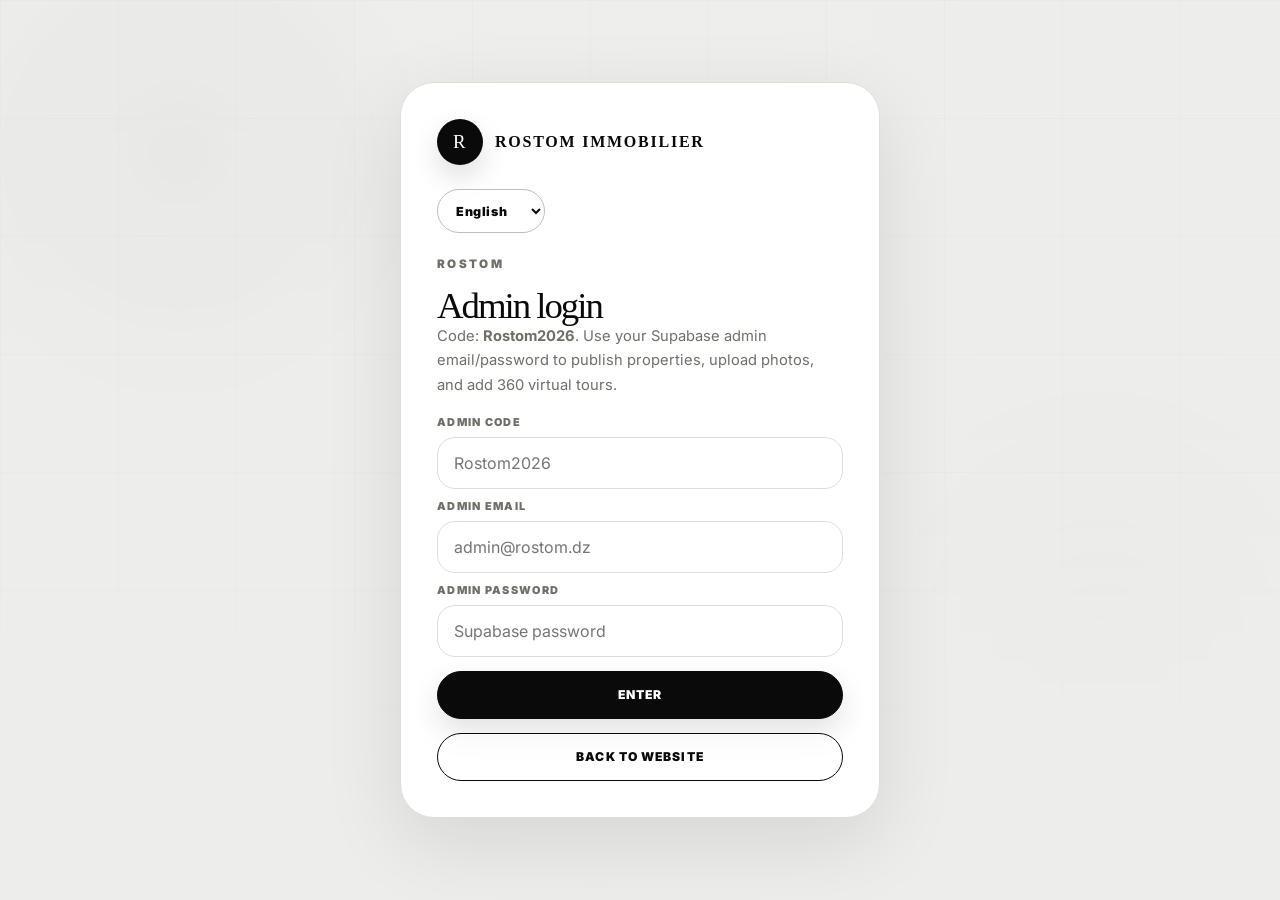
==== admin/index.html @ a5319361 "first commit" ====
<!DOCTYPE html>
<html lang="en">
<head>
  <meta charset="UTF-8">
  <meta name="viewport" content="width=device-width, initial-scale=1.0">
  <title>Admin — Rostom Immobilier</title>
  <link rel="preconnect" href="https://fonts.googleapis.com">
  <link rel="preconnect" href="https://fonts.gstatic.com" crossorigin>
  <link href="https://fonts.googleapis.com/css2?family=Inter:wght@400;500;700;800;900&display=swap" rel="stylesheet">
  <link rel="icon" href="../favicon.ico">
  <link rel="stylesheet" href="https://cdn.jsdelivr.net/npm/pannellum@2.5.6/build/pannellum.css">
  <link rel="stylesheet" href="../style.css">
</head>
<body class="admin-body">
  <section class="login-screen" id="loginScreen">
    <form class="login-box" id="loginForm">
      <a class="brand" href="../index.html"><span class="brand-mark">R</span><span>Rostom Immobilier</span></a>
      <div style="height:24px"></div>
      <select class="language-select" aria-label="Language"><option value="en">English</option><option value="fr">Français</option><option value="ar">العربية</option></select>
      <div style="height:24px"></div>
      <p class="eyebrow">Rostom</p>
      <h1 class="title" style="font-size:2.3rem" data-i18n="admin.login">Admin login</h1>
      <p class="note">Code: <strong>Rostom2026</strong>. Use your Supabase admin email/password to publish properties, upload photos, and add 360 virtual tours.</p>
      <div style="height:18px"></div>
      <div class="field"><label data-i18n="admin.code">Admin code</label><input id="adminCode" type="password" placeholder="Rostom2026"></div>
      <div style="height:10px"></div>
      <div class="field"><label>Admin email</label><input id="adminEmail" type="email" placeholder="admin@rostom.dz"></div>
      <div style="height:10px"></div>
      <div class="field"><label>Admin password</label><input id="adminPassword" type="password" placeholder="Supabase password"></div>
      <div style="height:14px"></div>
      <button class="btn" type="submit" style="width:100%" data-i18n="admin.enter">Enter</button>
      <div style="height:14px"></div>
      <a class="btn-outline" href="../index.html" style="width:100%" data-i18n="admin.back">Back to website</a>
    </form>
  </section>

  <section class="admin-shell hidden" id="adminApp">
    <aside class="admin-sidebar">
      <a class="brand" href="../index.html"><span class="brand-mark">R</span><span>Rostom Immobilier</span></a>
      <div style="height:18px"></div>
      <select class="language-select" aria-label="Language"><option value="en">English</option><option value="fr">Français</option><option value="ar">العربية</option></select>
      <ul class="admin-menu">
        <li><a class="active" href="#publish" data-i18n="admin.publish">Publish property</a></li>
        <li><a href="#list" data-i18n="admin.publications">My publications</a></li>
        <li><a href="../index.html" data-i18n="admin.viewClient">View website</a></li>
      </ul>
      <div style="margin-top:28px" class="note">Tip: normal photos can be JPG/PNG/WebP. 360 photos should be equirectangular panorama images, usually 2:1 ratio.</div>
      <div style="margin-top:18px"><button class="btn-outline" id="logoutBtn" type="button" data-i18n="admin.logout">Logout</button></div>
    </aside>

    <main class="admin-main">
      <div class="admin-top">
        <div><p class="eyebrow">Rostom</p><h1 class="title" data-i18n="admin.dashboard">Dashboard</h1></div>
        <div class="hero-cta"><button class="btn-outline" id="exportBtn" type="button" data-i18n="admin.export">Export JSON</button><label class="btn-soft" for="importFile" data-i18n="admin.import">Import JSON</label><input class="hidden" id="importFile" type="file" accept="application/json"></div>
      </div>

      <div class="stats reveal" style="margin-bottom:20px">
        <div class="stat"><strong id="adminTotal">0</strong><span data-i18n="admin.total">Publications</span></div>
        <div class="stat"><strong id="adminSale">0</strong><span data-i18n="admin.sale">Sales</span></div>
        <div class="stat"><strong id="adminRent">0</strong><span data-i18n="admin.rent">Rentals</span></div>
        <div class="stat"><strong>69</strong><span data-i18n="admin.ready">Wilayas ready</span></div><div class="stat"><strong id="adminDbStatus">...</strong><span>Database</span></div>
      </div>

      <div class="admin-grid">
        <section class="admin-card" id="publish">
          <h2 class="prop-title" id="publishTitle" data-i18n="admin.title">Publish a new property</h2>
          <p class="note" data-i18n="admin.note">All fields are optional. Empty fields are hidden from visitors.</p>
          <div style="height:18px"></div>
          <form class="admin-form" id="propertyForm">
            <div class="field"><label>Title</label><input name="title" type="text" placeholder="Modern villa in Batna"></div>
            <div class="field"><label data-i18n="search.status">Status</label><select name="status"><option value="sale" data-i18n="filter.sale">Sale</option><option value="rent" data-i18n="filter.rent">Rent</option><option value="new" data-i18n="filter.new">New project</option></select></div>
            <div class="field"><label data-i18n="filter.category">Category</label><select name="category"><option value="estates" data-i18n="cat.estates">All properties</option><option value="houses" data-i18n="cat.houses">House</option><option value="apartments" data-i18n="cat.apartments">Apartment</option><option value="villas" data-i18n="cat.villas">Villa</option><option value="land">Land</option><option value="offices">Office</option><option value="commercial">Commercial</option></select></div>
            <div class="field"><label data-i18n="search.wilaya">Wilaya</label><select name="wilaya" id="adminWilaya" data-wilayas data-wilaya-source="#adminCommuneList"><option value="">Choose wilaya</option></select></div>
            <div class="field"><label data-i18n="search.commune">Baladiya / area</label><input name="commune" list="adminCommuneList" placeholder="Batna, Bouaakal, Arris..."><datalist id="adminCommuneList"></datalist></div>
            <div class="field"><label data-i18n="detail.address">Address</label><input name="address" type="text" placeholder="Short address"></div>
            <div class="field"><label data-i18n="detail.price">Price</label><input name="price" type="number" min="0" placeholder="95000000"></div>
            <div class="field"><label>Currency</label><input name="currency" type="text" value="DZD"></div>
            <div class="field"><label data-i18n="detail.surface">Built area</label><input name="surface" type="number" min="0" placeholder="220"></div>
            <div class="field"><label data-i18n="detail.land">Land area</label><input name="landSurface" type="number" min="0" placeholder="500"></div>
            <div class="field"><label data-i18n="detail.rooms">Rooms</label><input name="rooms" type="text" placeholder="5"></div>
            <div class="field"><label data-i18n="detail.bedrooms">Bedrooms</label><input name="bedrooms" type="text" placeholder="3"></div>
            <div class="field"><label data-i18n="detail.bathrooms">Bathrooms</label><input name="bathrooms" type="text" placeholder="2"></div>
            <div class="field"><label data-i18n="detail.floor">Floor</label><input name="floor" type="text" placeholder="R+1 / 4th"></div>
            <div class="field"><label data-i18n="detail.year">Year</label><input name="yearBuilt" type="text" placeholder="2024"></div>
            <div class="field"><label data-i18n="detail.phone">Phone</label><input name="phone" type="tel" placeholder="+213..."></div>
            <div class="field full"><label>Photos</label><input id="images" name="images" type="file" accept="image/*" multiple></div>
            <div class="field full"><div id="existingImages" class="media-manager"></div></div>
            <div class="field full admin-subsection"><h3 data-i18n="admin.tourTitle">360 virtual tour</h3><p class="note" data-i18n="admin.tourNote">Optional. Upload equirectangular 360 panorama photos, then write room names line by line.</p></div>
            <div class="field full"><label data-i18n="admin.tourImages">360 panorama photos</label><input id="tourImages" name="tourImages" type="file" accept="image/*" multiple></div>
            <div class="field full"><label data-i18n="admin.tourRooms">Room names</label><textarea name="tourRooms" rows="3" data-i18n-placeholder="admin.tourRoomsPlaceholder" placeholder="Salon / Kitchen / Bedroom"></textarea></div>
            <div class="field full"><label data-i18n="admin.tourUrl">External 360 tour link</label><input name="virtualTourUrl" type="url" placeholder="https://..."></div>
            <div class="field full">
              <div class="tour-builder" id="tourBuilder">
                <div class="tour-builder-head">
                  <div>
                    <h3 data-i18n="admin.hotspotsTitle">360 rooms & hotspots builder</h3>
                    <p class="note" data-i18n="admin.hotspotsHelp">Add rooms, open a panorama, click inside it to place a hotspot, then choose the target room.</p>
                  </div>
                  <button class="btn-soft" id="addTourRoomBtn" type="button" data-i18n="admin.addRoom">Add room</button>
                </div>
                <div class="tour-room-editor-grid" id="tourRoomEditorGrid"></div>
                <div class="hotspot-editor hidden" id="hotspotEditor">
                  <div class="hotspot-editor-head">
                    <div>
                      <p class="eyebrow">360</p>
                      <h3 id="hotspotRoomTitle">Room</h3>
                      <p class="note" data-i18n="admin.clickPanorama">Click inside the 360 viewer to select the hotspot position.</p>
                    </div>
                    <button class="btn-outline" id="closeHotspotEditor" type="button" data-i18n="admin.closeEditor">Close editor</button>
                  </div>
                  <div class="hotspot-layout">
                    <div class="admin-pano-wrap"><div id="adminTourViewer" class="admin-tour-viewer"></div></div>
                    <div class="hotspot-side">
                      <div class="field"><label data-i18n="admin.hotspotLabel">Hotspot label</label><input id="hotspotLabel" type="text" placeholder="Kitchen door"></div>
                      <div class="field"><label data-i18n="admin.targetRoom">Target room</label><select id="hotspotTargetRoom"></select></div>
                      <div class="hotspot-coords"><span data-i18n="admin.selectedPoint">Selected point</span><strong id="hotspotCoords">—</strong></div>
                      <button class="btn" id="addHotspotBtn" type="button" data-i18n="admin.addHotspot">Add hotspot</button>
                      <div class="hotspot-list" id="hotspotList"></div>
                    </div>
                  </div>
                </div>
              </div>
            </div>
            <div class="field full"><label data-i18n="detail.description">Description</label><textarea name="description" rows="5" placeholder="Property description..."></textarea></div>
            <div class="field full"><label data-i18n="detail.features">Features</label><textarea name="features" rows="3" placeholder="Garage, Garden, Heating... separate with comma or new line"></textarea></div>
            <label class="field full" style="display:flex;flex-direction:row;align-items:center"><input name="featured" type="checkbox" style="width:auto"> <span data-i18n="admin.featured">Show in featured properties</span></label>
            <button class="btn-outline full hidden" id="cancelEditBtn" type="button" data-i18n="admin.cancelEdit">Cancel edit</button>
            <button class="btn full" type="submit" data-i18n="admin.submit">Publish property</button>
          </form>
        </section>

        <section class="admin-card" id="list">
          <h2 class="prop-title" data-i18n="admin.publications">My publications</h2>
          <p class="note" data-i18n="admin.listNote">Here you see only properties added from this browser.</p>
          <div style="height:18px"></div>
          <div class="admin-list" id="adminList"></div>
        </section>
      </div>
    </main>
  </section>

  <script src="https://cdn.jsdelivr.net/npm/pannellum@2.5.6/build/pannellum.js"></script><script src="../data.js"></script><script src="../i18n.js"></script><script src="../locations.js"></script><script src="../supabase-config.js"></script><script src="../supabase-api.js"></script><script src="../script.js"></script>
</body>
</html>
---- style.css ----
*,*::before,*::after{box-sizing:border-box;margin:0;padding:0}
:root{
  --bg:#f7f7f3;--paper:#fff;--paper2:#efefea;--ink:#0a0a0a;--text:#161616;--muted:#6f6f6a;--muted2:#a0a09a;--line:#deded7;--line2:#bfbfb8;--soft:#f1f1ed;--shadow:0 24px 80px rgba(0,0,0,.10);--shadow2:0 12px 36px rgba(0,0,0,.07);--radius:28px;--max:1440px;
}
html{scroll-behavior:smooth}
body{font-family:Inter,system-ui,-apple-system,Segoe UI,sans-serif;background:var(--bg);color:var(--text);overflow-x:hidden;-webkit-font-smoothing:antialiased;min-height:100vh}
body::before{content:"";position:fixed;inset:-7%;z-index:-3;pointer-events:none;background:linear-gradient(90deg,rgba(247,247,243,.98) 0%,rgba(247,247,243,.90) 47%,rgba(247,247,243,.98) 100%),url('https://images.unsplash.com/photo-1600607687939-ce8a6c25118c?w=2000&q=68') right -7vw top 7vh/42vw auto no-repeat,url('https://images.unsplash.com/photo-1600566753190-17f0baa2a6c3?w=1600&q=68') left -12vw bottom 10vh/32vw auto no-repeat,linear-gradient(180deg,#fff 0%,#f7f7f3 60%,#e9e9e3 100%);filter:grayscale(1) contrast(.88);opacity:.56;animation:bgDrift 28s ease-in-out infinite alternate}
body::after{content:"";position:fixed;inset:0;z-index:-2;pointer-events:none;background-image:linear-gradient(rgba(0,0,0,.045) 1px,transparent 1px),linear-gradient(90deg,rgba(0,0,0,.045) 1px,transparent 1px),radial-gradient(circle at 14% 17%,rgba(0,0,0,.055),transparent 22%),radial-gradient(circle at 86% 70%,rgba(0,0,0,.04),transparent 25%);background-size:118px 118px,118px 118px,100% 100%,100% 100%;opacity:.36;mask-image:linear-gradient(180deg,#000 0%,rgba(0,0,0,.85) 48%,transparent 92%);animation:gridMove 40s linear infinite}
@keyframes bgDrift{from{transform:translate3d(-12px,-8px,0) scale(1.02)}to{transform:translate3d(14px,12px,0) scale(1.055)}}
@keyframes gridMove{from{background-position:0 0,0 0,0 0,0 0}to{background-position:118px 118px,-118px 118px,0 0,0 0}}
@keyframes float{0%,100%{transform:translateY(0)}50%{transform:translateY(-12px)}}
@keyframes marquee{from{transform:translateX(0)}to{transform:translateX(-50%)}}
a{color:inherit;text-decoration:none}img{max-width:100%;display:block}button,input,select,textarea{font:inherit}.hidden{display:none!important}.container{width:min(var(--max),calc(100% - 56px));margin-inline:auto}.section{padding:112px 0}.section-alt{background:rgba(255,255,255,.46);border-top:1px solid var(--line);border-bottom:1px solid var(--line);backdrop-filter:blur(10px)}

/* Nav */
.nav{position:fixed;inset:0 0 auto 0;height:88px;z-index:50;border-bottom:1px solid transparent;transition:.25s ease}.nav.scrolled{height:74px;background:rgba(255,255,255,.86);backdrop-filter:blur(24px);border-color:var(--line);box-shadow:0 14px 40px rgba(0,0,0,.045)}.nav-inner{height:100%;display:flex;align-items:center;justify-content:space-between;gap:22px}.brand{display:flex;align-items:center;gap:12px;font-weight:900;letter-spacing:.08em;text-transform:uppercase;color:var(--ink);white-space:nowrap}.brand-mark{width:46px;height:46px;border-radius:999px;background:var(--ink);color:#fff;display:grid;place-items:center;font-family:Georgia,serif;font-weight:400;font-size:1.18rem;box-shadow:0 12px 28px rgba(0,0,0,.13)}.brand span:last-child{font-family:Georgia,serif;font-size:1rem;letter-spacing:.11em}.nav-links{display:flex;align-items:center;gap:26px;list-style:none}.nav-links a{font-size:.74rem;font-weight:900;letter-spacing:.12em;text-transform:uppercase;color:var(--muted);position:relative}.nav-links a::after{content:"";position:absolute;left:0;right:0;bottom:-8px;height:1px;background:var(--ink);transform:scaleX(0);transform-origin:left;transition:transform .25s}.nav-links a:hover,.nav-links a.active{color:var(--ink)}.nav-links a:hover::after,.nav-links a.active::after{transform:scaleX(1)}.nav-actions{display:flex;align-items:center;gap:10px}.menu-btn{display:none;background:var(--ink);color:#fff;border:0;border-radius:999px;padding:12px 16px;font-size:.76rem;font-weight:900;letter-spacing:.08em;text-transform:uppercase}.mobile-only{display:none}.language-select{height:44px;border:1px solid var(--line2);border-radius:999px;background:rgba(255,255,255,.72);padding:0 14px;color:var(--ink);font-size:.78rem;font-weight:900;letter-spacing:.05em;outline:none;cursor:pointer}

/* Buttons */
.btn,.btn-outline,.btn-soft{border:1px solid var(--ink);border-radius:999px;display:inline-flex;align-items:center;justify-content:center;gap:10px;min-height:48px;padding:0 22px;font-size:.76rem;font-weight:900;letter-spacing:.09em;text-transform:uppercase;cursor:pointer;transition:transform .22s ease,box-shadow .22s ease,background .22s ease,color .22s ease}.btn{background:var(--ink);color:#fff;box-shadow:0 12px 30px rgba(0,0,0,.12)}.btn:hover{transform:translateY(-2px);box-shadow:0 18px 42px rgba(0,0,0,.16)}.btn-outline{background:rgba(255,255,255,.56);color:var(--ink)}.btn-outline:hover,.btn-soft:hover{background:var(--ink);color:#fff;transform:translateY(-2px)}.btn-soft{background:var(--soft);color:var(--ink);border-color:var(--line)}.btn-danger:hover{background:#1a1a1a;color:#fff}

/* Type */
.eyebrow{font-size:.73rem;font-weight:900;letter-spacing:.20em;text-transform:uppercase;color:var(--muted);margin-bottom:18px}.h1{font-family:Georgia,serif;font-weight:400;color:var(--ink);font-size:clamp(4.4rem,10vw,12.8rem);line-height:.82;letter-spacing:-.08em}.h1 span{display:inline-block}.h1 em{font-style:italic;color:transparent;-webkit-text-stroke:1.4px var(--ink);opacity:.75}.title{font-family:Georgia,serif;color:var(--ink);font-size:clamp(2.3rem,4.4vw,5.5rem);font-weight:400;line-height:.95;letter-spacing:-.055em}.lead,.sub{font-size:1rem;line-height:1.85;color:var(--muted);max-width:620px}.lead{font-size:1.08rem}.section-head{display:flex;justify-content:space-between;align-items:flex-end;gap:24px;margin-bottom:36px}.breadcrumbs{font-size:.78rem;font-weight:800;letter-spacing:.08em;text-transform:uppercase;color:var(--muted);margin-bottom:28px}.breadcrumbs a{color:var(--ink)}

/* Hero */
.hero{min-height:auto;padding:132px 0 78px;display:block;position:relative}.hero-top{padding-bottom:38px}.hero-grid{display:grid;grid-template-columns:minmax(0,1.02fr) minmax(390px,.68fr);gap:46px;align-items:end}.hero-words{margin:24px 0 28px}.hero-words-wide{margin:0}.hero-words-wide .h1{display:grid;grid-template-columns:repeat(3,minmax(0,1fr));gap:14px;width:100%;font-size:clamp(4.2rem,9.3vw,10.6rem);line-height:.9}.hero-word{display:grid!important;place-items:center;min-height:clamp(120px,18vw,245px);border:1px solid var(--line2);border-radius:34px;background:rgba(255,255,255,.56);color:var(--ink);letter-spacing:-.085em;transition:background .28s ease,color .28s ease,transform .28s ease,border-color .28s ease,box-shadow .28s ease}.hero-word:hover,.hero-word:focus-visible{transform:translateY(-6px);box-shadow:var(--shadow2);border-color:var(--ink)}.hero-word-buy:hover,.hero-word-buy:focus-visible{background:var(--ink);color:#fff}.hero-word-sell:hover,.hero-word-sell:focus-visible{background:#d9d9d4;color:var(--ink)}.hero-word-rent:hover,.hero-word-rent:focus-visible{background:#b8b8b1;color:#fff}.hero-search{margin-top:34px;background:rgba(255,255,255,.70);border:1px solid var(--line);border-radius:32px;box-shadow:var(--shadow2);padding:12px;display:grid;grid-template-columns:1fr 1fr 1fr 1.25fr auto;gap:10px;backdrop-filter:blur(18px)}.field{display:flex;flex-direction:column;gap:8px}.field label{font-size:.68rem;font-weight:900;color:var(--muted);letter-spacing:.12em;text-transform:uppercase}.field input,.field select,.field textarea{width:100%;border:1px solid var(--line);border-radius:18px;background:rgba(255,255,255,.85);color:var(--ink);padding:15px 16px;outline:none;transition:border-color .2s,box-shadow .2s}.field textarea{resize:vertical}.field input:focus,.field select:focus,.field textarea:focus{border-color:var(--ink);box-shadow:0 0 0 4px rgba(0,0,0,.055)}.hero-search .btn{align-self:end;height:51px}.hero-cta{display:flex;flex-wrap:wrap;gap:12px;margin-top:26px}.hero-panel{position:relative;min-height:520px}.hero-img{height:100%;min-height:520px;overflow:hidden;border-radius:44px;background:#ddd;box-shadow:var(--shadow);clip-path:inset(0 0 0 0 round 44px)}.hero-img img{width:100%;height:100%;min-height:520px;object-fit:cover;filter:saturate(.92) contrast(1.02);transform:scale(1.02);transition:transform 1s ease,filter .35s ease}.hero-panel:hover .hero-img img{transform:scale(1.065)}.floating-card{position:absolute;left:-34px;bottom:44px;background:rgba(255,255,255,.88);backdrop-filter:blur(20px);border:1px solid var(--line);border-radius:28px;max-width:280px;padding:22px;box-shadow:var(--shadow2);animation:float 5s ease-in-out infinite}.floating-card strong{display:block;font-family:Georgia,serif;font-weight:400;font-size:2rem;color:var(--ink);letter-spacing:-.04em}.floating-card span{display:block;margin-top:8px;color:var(--muted);line-height:1.65;font-size:.9rem}.mini-info{position:absolute;right:0;top:28px;width:180px;height:180px;border-radius:50%;background:var(--ink);color:#fff;display:grid;place-items:center;text-align:center;padding:22px;font-size:.78rem;font-weight:900;letter-spacing:.1em;text-transform:uppercase;animation:float 6s ease-in-out infinite reverse}.marquee{overflow:hidden;border-top:1px solid var(--line);border-bottom:1px solid var(--line);background:rgba(255,255,255,.48)}.marquee-track{display:flex;width:max-content;animation:marquee 22s linear infinite}.marquee span{font-family:Georgia,serif;font-size:clamp(2.2rem,4vw,5rem);letter-spacing:-.05em;color:var(--ink);padding:22px 34px;white-space:nowrap}.marquee span:nth-child(even){color:transparent;-webkit-text-stroke:1px var(--ink)}

/* Stats / grids */
.stats{display:grid;grid-template-columns:repeat(4,1fr);gap:1px;background:var(--line);border:1px solid var(--line);border-radius:28px;overflow:hidden}.stat{background:rgba(255,255,255,.72);padding:34px;text-align:center}.stat strong{font-family:Georgia,serif;font-size:clamp(2rem,4vw,4.4rem);font-weight:400;letter-spacing:-.04em;color:var(--ink);display:block}.stat span{display:block;margin-top:8px;color:var(--muted);font-size:.74rem;font-weight:900;text-transform:uppercase;letter-spacing:.12em}.grid{display:grid;grid-template-columns:repeat(4,minmax(0,1fr));gap:22px}.services{display:grid;grid-template-columns:repeat(4,1fr);gap:18px}.service,.glass,.contact-card,.admin-card{background:rgba(255,255,255,.74);border:1px solid var(--line);border-radius:var(--radius);box-shadow:0 12px 42px rgba(0,0,0,.045);backdrop-filter:blur(16px)}.service{padding:30px;min-height:250px;display:flex;flex-direction:column;justify-content:space-between;transition:.25s}.service:hover{transform:translateY(-5px);box-shadow:var(--shadow2);border-color:var(--ink)}.icon{width:54px;height:54px;border-radius:50%;border:1px solid var(--ink);display:grid;place-items:center;font-size:1.2rem;margin-bottom:28px}.service h3,.prop-title{font-family:Georgia,serif;font-size:1.45rem;font-weight:400;letter-spacing:-.035em;color:var(--ink)}.service p{color:var(--muted);line-height:1.7;margin-top:12px}.split{display:grid;grid-template-columns:1fr 1fr;gap:30px;align-items:stretch}.glass{padding:42px}.check-list{list-style:none;margin-top:22px;display:grid;gap:14px}.check-list li{color:var(--muted);line-height:1.65;display:flex;gap:12px}.check-list li::before{content:"";width:7px;height:7px;border-radius:50%;background:var(--ink);margin-top:10px;flex:0 0 auto}.process-grid{display:grid;grid-template-columns:repeat(4,1fr);gap:1px;background:var(--line);border:1px solid var(--line);border-radius:34px;overflow:hidden}.process-card{background:rgba(255,255,255,.72);padding:34px;min-height:230px}.process-card small{font-weight:900;letter-spacing:.15em;color:var(--muted)}.process-card h3{font-family:Georgia,serif;font-size:1.55rem;font-weight:400;margin:34px 0 12px;color:var(--ink);letter-spacing:-.035em}.process-card p{color:var(--muted);line-height:1.65}

/* Property Cards */
.property-card{position:relative;border:1px solid var(--line);border-radius:30px;overflow:hidden;background:rgba(255,255,255,.78);box-shadow:0 10px 34px rgba(0,0,0,.05);transition:transform .32s cubic-bezier(.2,.8,.2,1),box-shadow .32s,border-color .32s;isolation:isolate}.property-card::before{content:"";position:absolute;inset:0;background:radial-gradient(420px circle at var(--mx,50%) var(--my,20%),rgba(0,0,0,.085),transparent 40%);opacity:0;transition:opacity .28s;z-index:-1}.property-card:hover{transform:translateY(-8px);box-shadow:0 26px 70px rgba(0,0,0,.12);border-color:rgba(0,0,0,.48)}.property-card:active{transform:translateY(-3px) scale(.995)}.property-card:hover::before{opacity:1}.prop-media{display:block;aspect-ratio:1/1.08;overflow:hidden;position:relative;background:#e3e3df}.prop-media::after{content:"";position:absolute;inset:0;background:linear-gradient(180deg,transparent 55%,rgba(0,0,0,.35));opacity:.45;transition:.3s}.prop-media img{width:100%;height:100%;object-fit:cover;filter:saturate(.96) contrast(1.03);transform:scale(1.02);transition:transform .75s cubic-bezier(.2,.8,.2,1),filter .4s}.property-card:hover .prop-media img{transform:scale(1.075);filter:saturate(1.08) contrast(1.04)}.badge{position:absolute;left:18px;top:18px;z-index:2;border-radius:999px;background:rgba(255,255,255,.92);color:var(--ink);border:1px solid rgba(255,255,255,.5);padding:8px 12px;font-size:.67rem;font-weight:900;letter-spacing:.1em;text-transform:uppercase}.badge.rent{background:var(--ink);color:#fff}.badge.new{background:#555;color:#fff}.explore-dot{position:absolute;right:16px;bottom:16px;z-index:2;width:auto;height:auto;border-radius:999px;display:grid;place-items:center;text-align:center;background:rgba(255,255,255,.92);color:var(--ink);font-size:.66rem;font-weight:900;letter-spacing:.08em;text-transform:uppercase;padding:10px 13px;transform:translateY(0);opacity:1;transition:.32s;box-shadow:0 12px 26px rgba(0,0,0,.12)}.property-card:hover .explore-dot{background:var(--ink);color:#fff;transform:translateY(-4px)}.prop-body{padding:22px}.prop-topline{display:flex;justify-content:space-between;gap:12px;color:var(--muted);font-size:.67rem;font-weight:900;letter-spacing:.09em;text-transform:uppercase;margin-bottom:18px}.property-card .prop-title{font-size:1.6rem;line-height:1.05}.location{color:var(--muted);font-size:.9rem;line-height:1.55;margin-top:8px}.price{font-size:1.05rem;font-weight:900;color:var(--ink);margin-top:18px;letter-spacing:-.02em}.meta{display:flex;flex-wrap:wrap;gap:8px;margin-top:18px}.meta span{background:var(--soft);border:1px solid var(--line);border-radius:999px;padding:8px 10px;color:var(--muted);font-size:.75rem;font-weight:800}.no-img{width:100%;height:100%;background:linear-gradient(135deg,#e6e6e0,#f7f7f2)}.empty{grid-column:1/-1;padding:40px;border:1px dashed var(--line2);border-radius:24px;text-align:center;color:var(--muted);background:rgba(255,255,255,.6)}

/* Pages / filters / details */
.page-hero{padding:150px 0 70px;border-bottom:1px solid var(--line);background:rgba(255,255,255,.38)}.filters-panel{display:grid;grid-template-columns:1.2fr .9fr .9fr .9fr .9fr;gap:12px;margin-bottom:28px;padding:14px;background:rgba(255,255,255,.72);border:1px solid var(--line);border-radius:30px;box-shadow:var(--shadow2);backdrop-filter:blur(16px)}.chips{display:flex;gap:8px;align-items:end;height:51px}.chip{border:1px solid var(--line);background:var(--paper);border-radius:999px;padding:11px 13px;cursor:pointer;font-size:.72rem;font-weight:900;text-transform:uppercase;color:var(--muted)}.chip.active,.chip:hover{background:var(--ink);color:#fff}.detail-grid{display:grid;grid-template-columns:minmax(0,1.25fr) minmax(360px,.55fr);gap:28px;align-items:start}.detail-image{border-radius:38px;overflow:hidden;background:#ddd;min-height:620px;box-shadow:var(--shadow)}.detail-image img{width:100%;height:100%;min-height:620px;object-fit:cover;filter:saturate(.94) contrast(1.02)}.gallery{display:grid;grid-template-columns:repeat(4,1fr);gap:12px;margin-top:14px}.gallery img{height:150px;width:100%;object-fit:cover;border-radius:20px;filter:saturate(.92) contrast(1.02)}.info-block{margin-top:18px}.detail-side{position:sticky;top:96px;padding:36px}.detail-price{font-size:1.5rem;margin-top:20px}.detail-location{margin-top:10px}.detail-list{display:grid;gap:10px;margin:26px 0}.detail-item{display:flex;justify-content:space-between;gap:18px;border-bottom:1px solid var(--line);padding:12px 0}.detail-item small{color:var(--muted);font-size:.74rem;font-weight:900;text-transform:uppercase;letter-spacing:.08em}.detail-item strong{text-align:end;color:var(--ink)}.contact-grid{display:grid;grid-template-columns:.8fr 1.2fr;gap:22px}.contact-card{padding:34px}.form-grid{display:grid;grid-template-columns:1fr 1fr;gap:14px}.full{grid-column:1/-1}

/* Footer */
.footer{border-top:1px solid var(--line);padding:38px 0;background:rgba(255,255,255,.65)}.footer-grid{display:grid;grid-template-columns:1fr auto 1fr;gap:20px;align-items:center}.footer-links{display:flex;gap:22px;justify-content:center}.footer-links a{font-size:.72rem;font-weight:900;letter-spacing:.1em;text-transform:uppercase;color:var(--muted)}.footer-links a:hover{color:var(--ink)}.footer-grid span:last-child{text-align:end;color:var(--muted);font-size:.84rem}.footer-text{color:var(--muted);font-size:.84rem}

/* Admin */
.admin-body{background:#f4f4f0}.login-screen{min-height:100svh;display:grid;place-items:center;padding:30px}.login-box{width:min(480px,100%);background:#fff;border:1px solid var(--line);border-radius:34px;box-shadow:var(--shadow);padding:36px}.admin-shell{display:grid;grid-template-columns:320px 1fr;min-height:100svh}.admin-sidebar{background:#fff;border-right:1px solid var(--line);padding:28px;position:sticky;top:0;height:100svh}.admin-menu{list-style:none;margin-top:36px;display:grid;gap:10px}.admin-menu a{display:block;border:1px solid var(--line);border-radius:18px;padding:14px 16px;color:var(--muted);font-weight:900}.admin-menu a.active,.admin-menu a:hover{background:var(--ink);color:#fff}.note{color:var(--muted);line-height:1.65;font-size:.92rem}.admin-main{padding:30px}.admin-top{display:flex;align-items:flex-start;justify-content:space-between;gap:20px;margin-bottom:22px}.admin-grid{display:grid;grid-template-columns:1.15fr .85fr;gap:22px}.admin-card{padding:28px}.admin-form{display:grid;grid-template-columns:repeat(2,1fr);gap:14px}.admin-list{display:grid;gap:12px}.mini-prop{display:grid;grid-template-columns:72px 1fr auto;gap:12px;align-items:center;border:1px solid var(--line);border-radius:18px;padding:10px;background:#fff}.mini-prop img{width:72px;height:62px;object-fit:cover;border-radius:14px;background:#ddd;filter:saturate(.9) contrast(1.02)}.mini-prop small{display:block;color:var(--muted);margin-top:4px}.toast{position:fixed;left:50%;bottom:24px;transform:translateX(-50%);background:var(--ink);color:#fff;border-radius:999px;padding:14px 20px;z-index:100;font-weight:800;box-shadow:var(--shadow2)}

/* Animation helpers */
.reveal{opacity:0;transform:translateY(24px);transition:opacity .65s ease,transform .65s ease}.reveal.visible{opacity:1;transform:translateY(0)}

/* RTL */
.is-rtl{font-family:Inter,Tahoma,Arial,sans-serif}.is-rtl .h1,.is-rtl .title,.is-rtl .prop-title,.is-rtl .brand span:last-child,.is-rtl .stat strong,.is-rtl .service h3,.is-rtl .floating-card strong{letter-spacing:-.03em}.is-rtl .nav-links a::after{transform-origin:right}.is-rtl .detail-item strong{text-align:left}.is-rtl .footer-grid span:last-child{text-align:left}.is-rtl .check-list li::before{margin-left:0}

/* Responsive */
@media(max-width:1280px){.grid{grid-template-columns:repeat(3,1fr)}.hero-search,.filters-panel{grid-template-columns:repeat(2,1fr)}.hero-search .btn{grid-column:1/-1}.filters-panel .field:last-child{grid-column:1/-1}.services,.process-grid{grid-template-columns:repeat(2,1fr)}.hero-grid{grid-template-columns:1fr .7fr}.hero-panel,.hero-img,.hero-img img{min-height:440px}}
@media(max-width:980px){.container{width:min(100% - 34px,var(--max))}.nav{height:76px}.nav-inner{gap:12px}.menu-btn{display:inline-flex}.nav-actions{display:none}.mobile-only{display:block}.nav-links{position:fixed;left:17px;right:17px;top:84px;display:grid;gap:0;background:rgba(255,255,255,.96);border:1px solid var(--line);border-radius:28px;padding:16px;box-shadow:var(--shadow);transform:translateY(-12px);opacity:0;pointer-events:none;transition:.22s;backdrop-filter:blur(20px)}.nav-links.open{opacity:1;transform:translateY(0);pointer-events:auto}.nav-links li{border-bottom:1px solid var(--line)}.nav-links li:last-child{border-bottom:0}.nav-links a{display:block;padding:16px 4px}.mobile-lang{padding:14px 0}.mobile-lang .language-select{width:100%;height:48px}.hero{padding-top:116px}.hero-grid{grid-template-columns:1fr;gap:34px}.hero-panel,.hero-img,.hero-img img{min-height:440px}.floating-card{left:18px;bottom:18px}.mini-info{right:18px;top:18px;width:142px;height:142px}.stats{grid-template-columns:repeat(2,1fr)}.grid{grid-template-columns:repeat(2,1fr)}.split,.detail-grid,.contact-grid,.admin-grid{grid-template-columns:1fr}.detail-side{position:static}.detail-image,.detail-image img{min-height:430px}.footer-grid{grid-template-columns:1fr;text-align:center}.footer-grid .brand{justify-content:center}.footer-grid span:last-child{text-align:center}.admin-shell{grid-template-columns:1fr}.admin-sidebar{position:static;height:auto;border-right:0;border-bottom:1px solid var(--line)}.admin-form{grid-template-columns:1fr}}
@media(max-width:620px){body::before{background:linear-gradient(rgba(247,247,243,.96),rgba(247,247,243,.94)),url('https://images.unsplash.com/photo-1600607687939-ce8a6c25118c?w=1200&q=65') center top/130vw auto no-repeat}.section{padding:72px 0}.page-hero{padding:118px 0 54px}.brand span:last-child{font-size:.82rem}.brand-mark{width:40px;height:40px}.h1{font-size:clamp(4rem,22vw,7rem);line-height:.84}.lead,.sub{font-size:.95rem}.hero-search,.filters-panel{grid-template-columns:1fr;border-radius:24px}.hero-panel,.hero-img,.hero-img img{min-height:360px;border-radius:30px}.mini-info{display:none}.floating-card{max-width:240px;border-radius:22px}.grid,.services,.process-grid,.stats{grid-template-columns:1fr}.section-head{align-items:flex-start;flex-direction:column}.property-card{border-radius:24px}.prop-media{aspect-ratio:1.1/1}.explore-dot{width:72px;height:72px}.prop-body{padding:18px}.filters-panel{padding:12px}.detail-image,.detail-image img{min-height:330px;border-radius:28px}.gallery{grid-template-columns:repeat(2,1fr)}.form-grid{grid-template-columns:1fr}.admin-main{padding:18px}.admin-top{flex-direction:column}.mini-prop{grid-template-columns:58px 1fr}.mini-prop .btn-soft{grid-column:1/-1}.toast{left:18px;right:18px;transform:none;text-align:center;border-radius:18px}.marquee span{padding:18px 22px}}
@media(prefers-reduced-motion:reduce){*{animation:none!important;transition:none!important;scroll-behavior:auto!important}}


/* v4 improvements: full-width top actions + phone-friendly property cards */
.prop-media img{will-change:transform}.property-card{will-change:transform}.property-card::after{content:"";position:absolute;inset:0;pointer-events:none;background:linear-gradient(120deg,transparent 0%,rgba(255,255,255,.28) 35%,transparent 70%);transform:translateX(-120%);transition:transform .75s ease}.property-card:hover::after{transform:translateX(120%)}
@media(max-width:980px){.hero-words-wide .h1{grid-template-columns:1fr;gap:10px;font-size:clamp(4.3rem,18vw,8rem)}.hero-word{min-height:118px;border-radius:26px}.hero-top{padding-bottom:28px}}
@media(max-width:620px){.hero{padding-top:104px}.hero-words-wide .h1{font-size:clamp(3.5rem,18vw,5.6rem)}.hero-word{min-height:92px;border-radius:22px}.hero-panel .hero-img img{filter:saturate(.95) contrast(1.02)}.property-card:hover{transform:none}.property-card::after{display:none}.explore-dot{font-size:.62rem;padding:9px 11px}}

/* v5 — 360 virtual tours + Supabase Storage uploads */
.tour-pill{position:absolute;right:16px;top:16px;z-index:3;border-radius:999px;background:rgba(17,17,17,.92);color:#fff;border:1px solid rgba(255,255,255,.22);padding:8px 12px;font-size:.64rem;font-weight:900;letter-spacing:.08em;text-transform:uppercase;box-shadow:0 14px 30px rgba(0,0,0,.16)}
.tour-panel{padding:28px;margin-top:18px;overflow:hidden}.tour-head{display:flex;justify-content:space-between;align-items:flex-start;gap:18px;margin-bottom:18px}.tour-head .sub{margin-top:8px;margin-bottom:0}.tour-shell{position:relative;border-radius:28px;min-height:420px;background:linear-gradient(135deg,#e7e7e1,#fafaf6);border:1px solid var(--line);overflow:hidden;display:grid;place-items:center}.tour-shell::before{content:"360";position:absolute;font-size:clamp(5rem,14vw,13rem);font-weight:900;letter-spacing:-.1em;color:rgba(0,0,0,.045);z-index:0}.tour-start{position:relative;z-index:2}.tour-viewer{position:absolute;inset:0;z-index:1;background:#111}.tour-viewer img{width:100%;height:100%;object-fit:cover}.tour-tabs{display:flex;flex-wrap:wrap;gap:10px;margin-top:14px}.tour-room{border:1px solid var(--line);background:#fff;border-radius:999px;padding:11px 14px;cursor:pointer;font-weight:900;color:var(--muted);transition:.22s}.tour-room.active,.tour-room:hover{background:var(--ink);color:#fff;transform:translateY(-2px)}.admin-subsection{border-top:1px solid var(--line);padding-top:18px;margin-top:4px}.admin-subsection h3{font-size:1.05rem;letter-spacing:-.02em}.admin-tour-mini{display:inline-flex!important;margin-top:7px;padding:5px 8px;border-radius:999px;background:#111;color:#fff!important;font-size:.67rem}.admin-form button[disabled]{opacity:.65;cursor:wait}.pnlm-container{background:#111!important}
@media(max-width:620px){.tour-pill{left:14px;right:auto;top:auto;bottom:14px}.tour-panel{padding:20px;border-radius:24px}.tour-head{display:grid}.tour-shell{min-height:300px;border-radius:22px}.tour-tabs{overflow-x:auto;flex-wrap:nowrap;padding-bottom:4px}.tour-room{white-space:nowrap}.tour-head .btn-outline{width:100%;text-align:center}.admin-subsection{padding-top:14px}}

/* v6 — edit mode, 360 hotspots builder, property gallery lightbox */
.detail-main-photo{cursor:zoom-in;position:relative}.detail-main-photo::after{content:"Open";position:absolute;right:18px;bottom:18px;background:rgba(0,0,0,.78);color:#fff;border:1px solid rgba(255,255,255,.25);border-radius:999px;padding:10px 14px;font-size:.66rem;font-weight:900;letter-spacing:.1em;text-transform:uppercase;opacity:0;transform:translateY(8px);transition:.22s}.detail-main-photo:hover::after{opacity:1;transform:translateY(0)}.empty-photo{display:grid;place-items:center}.gallery-thumb{border:0;background:transparent;padding:0;cursor:pointer;border-radius:22px;overflow:hidden;position:relative}.gallery-thumb img{transition:transform .28s ease,filter .28s ease}.gallery-thumb:hover img,.gallery-thumb.active img{transform:scale(1.045);filter:saturate(1.05) contrast(1.04)}.gallery-thumb.active{outline:3px solid var(--ink);outline-offset:3px}.lightbox{position:fixed;inset:0;z-index:500;background:rgba(0,0,0,.94);display:grid;place-items:center;padding:24px}.lightbox-img{max-width:min(1200px,92vw);max-height:86svh;object-fit:contain;border-radius:22px;box-shadow:0 24px 90px rgba(0,0,0,.55)}.lightbox-close,.lightbox-nav{position:absolute;border:1px solid rgba(255,255,255,.24);background:rgba(255,255,255,.1);color:#fff;border-radius:999px;cursor:pointer;display:grid;place-items:center;backdrop-filter:blur(18px);transition:.2s}.lightbox-close{top:24px;right:24px;width:48px;height:48px;font-size:2rem}.lightbox-nav{top:50%;transform:translateY(-50%);width:58px;height:58px;font-size:3rem;line-height:1}.lightbox-prev{left:24px}.lightbox-next{right:24px}.lightbox-close:hover,.lightbox-nav:hover{background:#fff;color:#111}.lightbox-count{position:absolute;bottom:24px;left:50%;transform:translateX(-50%);color:#fff;background:rgba(255,255,255,.12);border:1px solid rgba(255,255,255,.2);border-radius:999px;padding:10px 15px;font-size:.78rem;font-weight:900}
.mini-actions{display:flex;gap:8px;align-items:center;justify-content:flex-end}.mini-actions .btn-soft{min-height:38px;padding:0 14px;font-size:.68rem}.media-manager:empty{display:none}.mini-label{font-size:.7rem;font-weight:900;letter-spacing:.12em;text-transform:uppercase;color:var(--muted);margin-bottom:10px}.media-chips{display:flex;gap:10px;flex-wrap:wrap}.media-chip{position:relative;width:96px;height:74px;border-radius:18px;overflow:hidden;background:#ddd;border:1px solid var(--line)}.media-chip img{width:100%;height:100%;object-fit:cover}.media-chip button{position:absolute;top:6px;right:6px;width:26px;height:26px;border:0;border-radius:50%;background:rgba(0,0,0,.8);color:#fff;cursor:pointer;font-weight:900}.tour-builder{border:1px solid var(--line);background:rgba(255,255,255,.72);border-radius:30px;padding:22px;box-shadow:var(--shadow2)}.tour-builder-head{display:flex;justify-content:space-between;align-items:flex-start;gap:18px;margin-bottom:18px}.tour-builder-head h3,.hotspot-editor-head h3{font-size:1.25rem;letter-spacing:-.03em}.tour-room-editor-grid{display:grid;grid-template-columns:repeat(3,minmax(0,1fr));gap:14px}.tour-edit-card{border:1px solid var(--line);background:#fff;border-radius:24px;padding:12px;display:grid;gap:12px;transition:.22s}.tour-edit-card.active,.tour-edit-card:hover{border-color:var(--ink);box-shadow:0 14px 32px rgba(0,0,0,.08);transform:translateY(-2px)}.tour-edit-card>img{width:100%;height:135px;object-fit:cover;border-radius:18px;background:#ddd}.tour-edit-actions{display:flex;gap:8px;flex-wrap:wrap}.tour-edit-actions .btn-soft{min-height:38px;padding:0 13px;font-size:.66rem}.tour-edit-card small{color:var(--muted);font-weight:800}.hotspot-editor{margin-top:18px;border:1px solid var(--line2);border-radius:28px;background:#fff;padding:18px}.hotspot-editor-head{display:flex;justify-content:space-between;align-items:flex-start;gap:16px;margin-bottom:16px}.hotspot-layout{display:grid;grid-template-columns:minmax(0,1fr) 320px;gap:16px}.admin-pano-wrap{border-radius:24px;overflow:hidden;border:1px solid var(--line);background:#111;min-height:520px}.admin-tour-viewer{width:100%;height:520px;background:#111}.admin-tour-viewer img{width:100%;height:100%;object-fit:cover}.hotspot-side{display:grid;gap:12px;align-content:start}.hotspot-coords{display:flex;justify-content:space-between;gap:10px;border:1px solid var(--line);border-radius:18px;padding:14px;background:var(--soft);color:var(--muted);font-weight:900}.hotspot-coords strong{color:var(--ink)}.hotspot-list{display:grid;gap:8px}.hotspot-row{display:flex;align-items:center;justify-content:space-between;gap:10px;border:1px solid var(--line);border-radius:16px;padding:10px 12px;background:#fff}.hotspot-row span{font-weight:900;color:var(--ink)}.hotspot-row small{display:block;color:var(--muted);font-weight:700;margin-top:3px}.hotspot-row button{width:32px;height:32px;border:0;border-radius:50%;background:var(--ink);color:#fff;cursor:pointer}.empty.small{padding:14px;border-radius:16px}.pnlm-hotspot-base.room-hotspot{width:42px!important;height:42px!important;margin-left:-21px!important;margin-top:-21px!important;border-radius:50%!important;background:rgba(255,255,255,.94)!important;border:1px solid rgba(255,255,255,.9)!important;box-shadow:0 12px 34px rgba(0,0,0,.34)!important;background-image:none!important;display:grid!important;place-items:center!important;cursor:pointer}.pnlm-hotspot-base.room-hotspot::before{content:'';width:22px;height:22px;background:var(--ink);-webkit-mask:url("data:image/svg+xml,%3Csvg xmlns='http://www.w3.org/2000/svg' viewBox='0 0 24 24'%3E%3Cpath d='M4 21V3h10v2H6v14h8v2H4Zm10.5-2.5V5.5L20 7v10l-5.5 1.5Zm1.8-6a1 1 0 1 0 0-2 1 1 0 0 0 0 2Z'/%3E%3C/svg%3E") center/contain no-repeat;mask:url("data:image/svg+xml,%3Csvg xmlns='http://www.w3.org/2000/svg' viewBox='0 0 24 24'%3E%3Cpath d='M4 21V3h10v2H6v14h8v2H4Zm10.5-2.5V5.5L20 7v10l-5.5 1.5Zm1.8-6a1 1 0 1 0 0-2 1 1 0 0 0 0 2Z'/%3E%3C/svg%3E") center/contain no-repeat}.pnlm-hotspot-base.room-hotspot:hover{background:#fff!important;box-shadow:0 12px 34px rgba(0,0,0,.34)!important}.room-hotspot-label{position:absolute;left:50%;bottom:50px;transform:translateX(-50%) translateY(6px);background:rgba(17,17,17,.92);color:#fff;border-radius:999px;padding:8px 12px;font-size:12px;font-weight:900;line-height:1;white-space:nowrap;opacity:0;pointer-events:none;transition:opacity .18s ease,transform .18s ease}.pnlm-hotspot-base.room-hotspot:hover .room-hotspot-label,.pnlm-hotspot-base.room-hotspot:focus-visible .room-hotspot-label{opacity:1;transform:translateX(-50%) translateY(0)}
@media(max-width:1100px){.tour-room-editor-grid{grid-template-columns:repeat(2,minmax(0,1fr))}.hotspot-layout{grid-template-columns:1fr}.admin-pano-wrap,.admin-tour-viewer{min-height:430px;height:430px}}
@media(max-width:620px){.detail-main-photo::after{opacity:1;transform:none;font-size:.58rem}.gallery{grid-template-columns:repeat(3,1fr)}.gallery-thumb img{height:94px;border-radius:16px}.lightbox{padding:12px}.lightbox-img{max-width:96vw;max-height:78svh;border-radius:16px}.lightbox-close{top:12px;right:12px}.lightbox-nav{width:46px;height:46px;font-size:2.3rem}.lightbox-prev{left:12px}.lightbox-next{right:12px}.mini-actions{grid-column:1/-1;justify-content:stretch}.mini-actions .btn-soft{flex:1}.media-chip{width:78px;height:62px}.tour-builder{padding:16px;border-radius:24px}.tour-builder-head,.hotspot-editor-head{display:grid}.tour-room-editor-grid{grid-template-columns:1fr}.hotspot-layout{gap:12px}.admin-pano-wrap,.admin-tour-viewer{min-height:310px;height:310px}.hotspot-side{grid-template-columns:1fr}.hotspot-row{align-items:flex-start}.tour-edit-card>img{height:155px}}


/* Speed fix: tiny placeholder while the 360 viewer library loads only after click */
.tour-loading{height:100%;min-height:320px;display:flex;align-items:center;justify-content:center;font-size:12px;font-weight:900;letter-spacing:.12em;text-transform:uppercase;color:var(--muted);background:#f6f6f6;border-radius:inherit}


/* Small responsive loading screen */
.page-loader{position:fixed;inset:0;z-index:9999;display:grid;place-items:center;background:rgba(247,247,243,.96);backdrop-filter:blur(6px);transition:opacity .22s ease,visibility .22s ease}
.page-loader.is-hidden{opacity:0;visibility:hidden;pointer-events:none}
.page-loader-inner{width:72px;height:72px;border-radius:50%;display:grid;place-items:center;background:rgba(255,255,255,.72);border:1px solid var(--line);box-shadow:0 14px 42px rgba(0,0,0,.08)}
.loader-spinner{width:34px;height:34px;border-radius:50%;border:3px solid var(--line);border-top-color:var(--ink);animation:loaderSpin .72s linear infinite}
@keyframes loaderSpin{to{transform:rotate(360deg)}}
@media(max-width:620px){.page-loader-inner{width:58px;height:58px}.loader-spinner{width:28px;height:28px;border-width:3px}}


/* Fast loader update: never blocks the website for long */
.detail-loading{min-height:45vh;display:grid;place-items:center;border:1px solid var(--line);background:rgba(255,255,255,.68);border-radius:var(--radius);box-shadow:var(--shadow2)}
.detail-loading .loader-spinner{width:30px;height:30px}
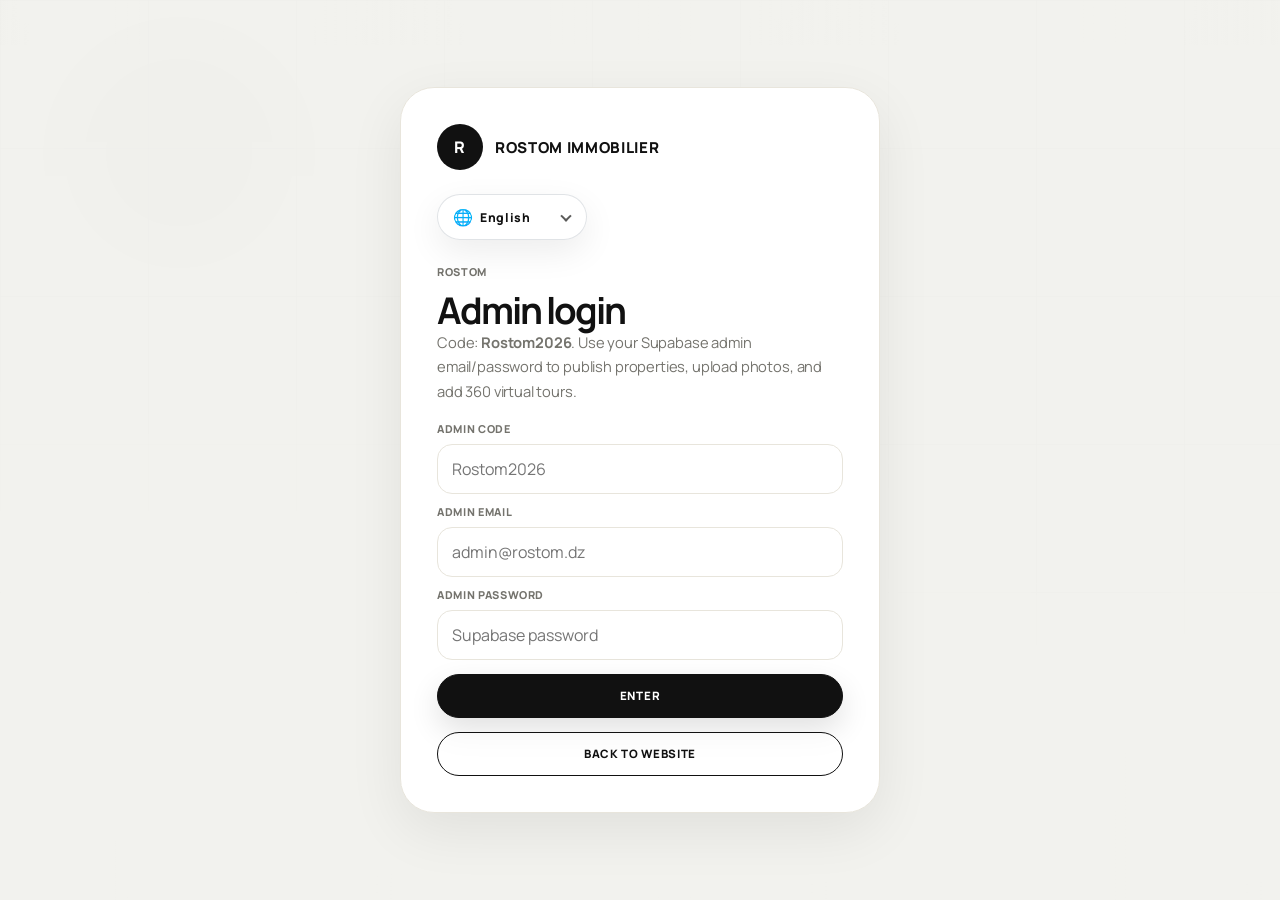
==== commit 66a42b9c: "Describe what you updated or changed here" ====
--- a/admin/index.html
+++ b/admin/index.html
@@ -16,7 +16,7 @@
     <form class="login-box" id="loginForm">
       <a class="brand" href="../index.html"><span class="brand-mark">R</span><span>Rostom Immobilier</span></a>
       <div style="height:24px"></div>
-      <select class="language-select" aria-label="Language"><option value="en">English</option><option value="fr">Français</option><option value="ar">العربية</option></select>
+      <label class="language-switcher"><span class="language-globe" aria-hidden="true">🌐</span><select class="language-select" aria-label="Language" data-i18n-aria-label="nav.lang"><option value="en">English</option><option value="fr">Français</option><option value="ar">العربية</option></select></label>
       <div style="height:24px"></div>
       <p class="eyebrow">Rostom</p>
       <h1 class="title" style="font-size:2.3rem" data-i18n="admin.login">Admin login</h1>
@@ -38,7 +38,7 @@
     <aside class="admin-sidebar">
       <a class="brand" href="../index.html"><span class="brand-mark">R</span><span>Rostom Immobilier</span></a>
       <div style="height:18px"></div>
-      <select class="language-select" aria-label="Language"><option value="en">English</option><option value="fr">Français</option><option value="ar">العربية</option></select>
+      <label class="language-switcher"><span class="language-globe" aria-hidden="true">🌐</span><select class="language-select" aria-label="Language" data-i18n-aria-label="nav.lang"><option value="en">English</option><option value="fr">Français</option><option value="ar">العربية</option></select></label>
       <ul class="admin-menu">
         <li><a class="active" href="#publish" data-i18n="admin.publish">Publish property</a></li>
         <li><a href="#list" data-i18n="admin.publications">My publications</a></li>
@@ -58,7 +58,7 @@
         <div class="stat"><strong id="adminTotal">0</strong><span data-i18n="admin.total">Publications</span></div>
         <div class="stat"><strong id="adminSale">0</strong><span data-i18n="admin.sale">Sales</span></div>
         <div class="stat"><strong id="adminRent">0</strong><span data-i18n="admin.rent">Rentals</span></div>
-        <div class="stat"><strong>69</strong><span data-i18n="admin.ready">Wilayas ready</span></div><div class="stat"><strong id="adminDbStatus">...</strong><span>Database</span></div>
+        <div class="stat"><strong>69</strong><span data-i18n="admin.ready">Wilayas ready</span></div><div class="stat"><strong id="adminDbStatus">...</strong><span data-i18n="admin.database">Database</span></div>
       </div>
 
       <div class="admin-grid">
@@ -69,7 +69,7 @@
           <form class="admin-form" id="propertyForm">
             <div class="field"><label>Title</label><input name="title" type="text" placeholder="Modern villa in Batna"></div>
             <div class="field"><label data-i18n="search.status">Status</label><select name="status"><option value="sale" data-i18n="filter.sale">Sale</option><option value="rent" data-i18n="filter.rent">Rent</option><option value="new" data-i18n="filter.new">New project</option></select></div>
-            <div class="field"><label data-i18n="filter.category">Category</label><select name="category"><option value="estates" data-i18n="cat.estates">All properties</option><option value="houses" data-i18n="cat.houses">House</option><option value="apartments" data-i18n="cat.apartments">Apartment</option><option value="villas" data-i18n="cat.villas">Villa</option><option value="land">Land</option><option value="offices">Office</option><option value="commercial">Commercial</option></select></div>
+            <div class="field"><label data-i18n="filter.category">Category</label><select name="category"><option value="estates" data-i18n="cat.estates">All properties</option><option value="houses" data-i18n="cat.houses">House</option><option value="apartments" data-i18n="cat.apartments">Apartment</option><option value="villas" data-i18n="cat.villas">Villa</option><option value="land" data-i18n="cat.land">Land</option><option value="offices" data-i18n="cat.offices">Office</option><option value="commercial" data-i18n="cat.commercial">Commercial</option></select></div>
             <div class="field"><label data-i18n="search.wilaya">Wilaya</label><select name="wilaya" id="adminWilaya" data-wilayas data-wilaya-source="#adminCommuneList"><option value="">Choose wilaya</option></select></div>
             <div class="field"><label data-i18n="search.commune">Baladiya / area</label><input name="commune" list="adminCommuneList" placeholder="Batna, Bouaakal, Arris..."><datalist id="adminCommuneList"></datalist></div>
             <div class="field"><label data-i18n="detail.address">Address</label><input name="address" type="text" placeholder="Short address"></div>
@@ -124,6 +124,8 @@
             <div class="field full"><label data-i18n="detail.description">Description</label><textarea name="description" rows="5" placeholder="Property description..."></textarea></div>
             <div class="field full"><label data-i18n="detail.features">Features</label><textarea name="features" rows="3" placeholder="Garage, Garden, Heating... separate with comma or new line"></textarea></div>
             <label class="field full" style="display:flex;flex-direction:row;align-items:center"><input name="featured" type="checkbox" style="width:auto"> <span data-i18n="admin.featured">Show in featured properties</span></label>
+            <label class="field full admin-check-row"><input name="heroFeatured" type="checkbox" style="width:auto"> <span data-i18n="admin.heroFeatured">Show in homepage top slider</span></label>
+            <div class="field"><label data-i18n="admin.heroOrder">Top slider order (1–8)</label><input name="heroOrder" type="number" min="1" max="8" placeholder="1"></div>
             <button class="btn-outline full hidden" id="cancelEditBtn" type="button" data-i18n="admin.cancelEdit">Cancel edit</button>
             <button class="btn full" type="submit" data-i18n="admin.submit">Publish property</button>
           </form>
--- a/style.css
+++ b/style.css
@@ -1,3 +1,4 @@
+@import url('https://fonts.googleapis.com/css2?family=Manrope:wght@400;500;600;700;800&display=swap');
 *,*::before,*::after{box-sizing:border-box;margin:0;padding:0}
 :root{
   --bg:#f7f7f3;--paper:#fff;--paper2:#efefea;--ink:#0a0a0a;--text:#161616;--muted:#6f6f6a;--muted2:#a0a09a;--line:#deded7;--line2:#bfbfb8;--soft:#f1f1ed;--shadow:0 24px 80px rgba(0,0,0,.10);--shadow2:0 12px 36px rgba(0,0,0,.07);--radius:28px;--max:1440px;
@@ -85,3 +86,786 @@
 /* Fast loader update: never blocks the website for long */
 .detail-loading{min-height:45vh;display:grid;place-items:center;border:1px solid var(--line);background:rgba(255,255,255,.68);border-radius:var(--radius);box-shadow:var(--shadow2)}
 .detail-loading .loader-spinner{width:30px;height:30px}
+
+/* v7 — homepage full-screen dynamic property slider */
+.home-page .nav:not(.scrolled) .brand,
+.home-page .nav:not(.scrolled) .nav-links a{color:#fff;text-shadow:0 2px 18px rgba(0,0,0,.35)}
+.home-page .nav:not(.scrolled) .brand-mark{background:#fff;color:var(--ink);box-shadow:0 12px 36px rgba(0,0,0,.22)}
+.home-page .nav:not(.scrolled) .language-select,
+.home-page .nav:not(.scrolled) .btn-outline{background:rgba(255,255,255,.12);border-color:rgba(255,255,255,.35);color:#fff}
+.home-page .nav:not(.scrolled) .btn{background:#fff;color:var(--ink);border-color:#fff}.home-page .nav:not(.scrolled) .menu-btn{background:#fff;color:var(--ink)}
+.home-showcase{position:relative;height:100svh;min-height:720px;overflow:hidden;background:#09141d;color:#fff}.home-showcase::after{content:"";position:absolute;inset:0;z-index:1;background:linear-gradient(90deg,rgba(4,10,16,.78) 0%,rgba(4,10,16,.38) 45%,rgba(4,10,16,.55) 100%),linear-gradient(180deg,rgba(0,0,0,.25) 0%,rgba(0,0,0,.08) 44%,rgba(0,0,0,.58) 100%);pointer-events:none}.home-slider{height:100%;display:flex;transition:transform .78s cubic-bezier(.22,.74,.24,1);will-change:transform}.home-slide{position:relative;min-width:100%;height:100%;background-position:center;background-size:cover;display:flex;align-items:center}.home-slide::before{content:"";position:absolute;inset:0;background:inherit;background-size:cover;background-position:center;transform:scale(1.04);transition:transform 6s ease,filter .6s ease;filter:saturate(.9) contrast(1.04)}.home-slide.active::before{transform:scale(1.095)}.home-slide-content{position:relative;z-index:2;padding-top:110px;padding-bottom:160px}.hero-property-card{display:block;max-width:1040px;color:#fff}.hero-status{font-size:.8rem;font-weight:900;letter-spacing:.16em;text-transform:uppercase;color:#edc869;margin-bottom:18px}.hero-property-card h1{font-family:Inter,system-ui,sans-serif;font-size:clamp(2.8rem,5vw,5.8rem);font-weight:900;line-height:1.15;letter-spacing:-.055em;max-width:1120px;text-shadow:0 18px 44px rgba(0,0,0,.32)}.hero-specs{display:flex;align-items:center;gap:18px;flex-wrap:wrap;margin-top:24px}.hero-specs>span{display:inline-flex;align-items:center;gap:9px;color:#fff;font-size:1rem;font-weight:800}.hero-specs svg,.hero-place svg,.prop-location-line svg,.icon-meta svg{width:21px;height:21px;fill:currentColor;flex:0 0 auto}.hero-specs>span+span{position:relative;padding-left:18px}.hero-specs>span+span::before{content:"";position:absolute;left:0;top:50%;width:1px;height:22px;transform:translateY(-50%);background:rgba(255,255,255,.55)}.hero-place{display:flex;align-items:center;gap:10px;margin-top:22px;font-size:1rem;font-weight:800;color:#fff}.hero-price{margin-top:22px;color:#edc869;font-size:1.65rem;font-weight:900}.hero-nav{position:absolute;z-index:3;top:50%;transform:translateY(-50%);width:62px;height:62px;border:0;background:transparent;color:#fff;font-size:5.3rem;line-height:.5;display:grid;place-items:center;cursor:pointer;text-shadow:0 10px 28px rgba(0,0,0,.34);transition:transform .25s ease,opacity .25s ease}.hero-nav:hover{transform:translateY(-50%) scale(1.08)}.hero-prev{left:34px}.hero-next{right:34px}.hero-dots-wrap{position:absolute;left:50%;bottom:132px;z-index:4;transform:translateX(-50%);display:flex;justify-content:center;pointer-events:none}.hero-dots{display:flex;gap:9px;align-items:center;pointer-events:auto}.hero-dot{width:10px;height:10px;border-radius:999px;border:1px solid rgba(255,255,255,.7);background:rgba(255,255,255,.25);cursor:pointer;transition:.25s}.hero-dot.active{width:34px;background:#edc869;border-color:#edc869}.hero-search-wrap{position:absolute;left:50%;bottom:-50px;z-index:5;transform:translateX(-50%)}.home-search-bar{display:grid;grid-template-columns:1.35fr .85fr .8fr .8fr .78fr 1fr;gap:0;align-items:center;background:#06213b;border:1px solid rgba(255,255,255,.07);border-radius:24px;padding:22px 22px 22px 24px;box-shadow:0 28px 70px rgba(0,0,0,.22);color:#fff}.hero-filter{display:grid;gap:10px;padding:0 22px;border-right:1px solid rgba(255,255,255,.35)}.hero-filter:first-child{padding-left:0}.hero-filter label{font-size:.78rem;font-weight:900;color:#edc869;letter-spacing:.02em}.filter-control{display:flex;align-items:center;gap:10px}.hero-filter input,.hero-filter select{width:100%;border:0;outline:none;background:transparent;color:#fff;font-size:1rem;font-weight:800;padding:0;min-height:30px}.hero-filter select option{color:#111}.filter-icon{font-size:1.4rem;line-height:1;color:#fff;opacity:.95}.hero-search-btn{height:58px;border-radius:16px;border-color:#edc869;background:#edc869;color:#05182a;font-size:.93rem;letter-spacing:0;text-transform:none;box-shadow:none}.hero-search-btn:hover{box-shadow:0 16px 36px rgba(237,200,105,.25)}.must-see-section{padding-top:130px}.section-head.centered{justify-content:center;text-align:center;position:relative}.section-head.centered .btn-outline{position:absolute;right:0;bottom:5px}.section-head.centered .sub{margin-inline:auto;max-width:820px;color:var(--ink);font-weight:500}.section-head.centered .title{font-family:Inter,system-ui,sans-serif;font-weight:900;letter-spacing:-.045em}.prop-location-line{display:flex;align-items:center;gap:8px;color:#fff;font-size:1rem;font-weight:800;position:relative;z-index:2}.property-card .prop-location-line{color:var(--muted);font-weight:800;font-size:.88rem}.icon-meta{gap:10px}.icon-meta span{display:inline-flex;align-items:center;gap:6px;background:transparent;border:0;border-radius:0;padding:0;color:var(--ink);font-size:.9rem;font-weight:900}.icon-meta span+span{padding-left:10px;border-left:1px solid var(--line2)}.icon-meta svg{width:20px;height:20px}.property-card .badge{max-width:calc(100% - 36px);white-space:normal;line-height:1.2}.admin-check-row{display:flex!important;flex-direction:row!important;align-items:center;gap:10px;border:1px solid var(--line);border-radius:18px;padding:14px 16px;background:rgba(255,255,255,.68)}.hero-mini{background:#edc869!important;color:#111!important}
+@media(max-width:1200px){.home-search-bar{grid-template-columns:1fr 1fr 1fr;gap:14px}.hero-filter{border-right:0;border-bottom:1px solid rgba(255,255,255,.18);padding:0 0 12px}.hero-search-btn{grid-column:1/-1}.hero-dots-wrap{bottom:220px}.hero-search-wrap{bottom:24px}.home-showcase{min-height:820px}.home-slide-content{padding-bottom:260px}.section-head.centered .btn-outline{position:static;margin-top:18px}}
+@media(max-width:760px){.home-showcase{height:auto;min-height:88svh}.home-slide-content{padding-top:126px;padding-bottom:320px}.hero-property-card h1{font-size:clamp(2rem,11vw,3.7rem);line-height:1.12}.hero-status{font-size:.68rem}.hero-specs{gap:12px;margin-top:18px}.hero-specs>span{font-size:.9rem}.hero-place{font-size:.9rem}.hero-price{font-size:1.25rem}.hero-nav{width:44px;height:44px;font-size:4rem;top:44%}.hero-prev{left:12px}.hero-next{right:12px}.hero-dots-wrap{bottom:306px}.hero-search-wrap{width:calc(100% - 24px);bottom:18px}.home-search-bar{grid-template-columns:1fr;border-radius:22px;padding:18px;gap:10px}.hero-filter{padding:0 0 10px}.hero-filter label{font-size:.7rem}.hero-filter input,.hero-filter select{font-size:.92rem}.hero-search-btn{height:52px}.must-see-section{padding-top:74px}.prop-topline{font-size:.6rem}.property-card .prop-title{font-size:1.38rem}.icon-meta span{font-size:.82rem}.home-page .nav:not(.scrolled) .nav-links{background:rgba(5,16,27,.95)}}
+
+/* v7 card overlay polish */
+.property-card{background:#111;min-height:0}.property-card .prop-media{aspect-ratio:1/1.05}.property-card .prop-media::after{opacity:1;background:linear-gradient(180deg,rgba(0,0,0,0) 26%,rgba(0,0,0,.78) 100%)}.property-card .prop-body{position:absolute;left:0;right:0;bottom:0;z-index:3;padding:22px 24px;color:#fff;pointer-events:none}.property-card .prop-topline{display:none}.property-card .prop-title,.property-card .price,.property-card .prop-location-line,.property-card .icon-meta span{color:#fff}.property-card .price{color:#edc869;margin-top:8px}.property-card .icon-meta{margin-top:14px;color:#fff}.property-card .icon-meta span+span{border-left-color:rgba(255,255,255,.55)}.property-card .location{margin-top:10px}.property-card .badge,.property-card .tour-pill,.property-card .explore-dot{pointer-events:auto}.property-card .badge{background:rgba(255,255,255,.9);color:#111}.property-card .badge.rent{background:rgba(6,33,59,.92);color:#fff}.property-card .badge.new{background:rgba(237,200,105,.94);color:#111}.property-card:hover .prop-body{transform:translateY(-2px);transition:transform .28s ease}
+@media(max-width:620px){.property-card .prop-media{aspect-ratio:.96/1}.property-card .prop-body{padding:18px}.property-card .icon-meta{gap:8px}.property-card .icon-meta span+span{padding-left:8px}.property-card .badge{font-size:.58rem}}
+
+/* v8 — fixes requested: white search, cleaner hero, styled language dropdown, mobile search below slider */
+.language-select{
+  appearance:none;-webkit-appearance:none;
+  min-width:116px;
+  height:46px;
+  border:1px solid var(--line2);
+  border-radius:999px;
+  background-color:rgba(255,255,255,.92);
+  background-image:linear-gradient(45deg,transparent 50%,currentColor 50%),linear-gradient(135deg,currentColor 50%,transparent 50%);
+  background-position:calc(100% - 20px) 50%,calc(100% - 15px) 50%;
+  background-size:5px 5px,5px 5px;
+  background-repeat:no-repeat;
+  padding:0 38px 0 16px;
+  color:var(--ink);
+  box-shadow:0 10px 28px rgba(0,0,0,.055);
+}
+.language-select:focus{border-color:var(--ink);box-shadow:0 0 0 4px rgba(0,0,0,.06),0 10px 28px rgba(0,0,0,.055)}
+.home-page .nav:not(.scrolled) .language-select{background-color:rgba(255,255,255,.92);border-color:rgba(255,255,255,.78);color:var(--ink)}
+
+.home-showcase{overflow:hidden;background:#fff;color:#fff}
+.home-showcase::after{display:none}
+.home-slider{width:100%;height:100%;overflow:hidden;display:flex}
+.home-slide{flex:0 0 100%;min-width:100%;width:100%;overflow:hidden;align-items:center}
+.home-slide::before{z-index:0}
+.home-slide::after{content:"";position:absolute;inset:0;z-index:1;background:linear-gradient(90deg,rgba(0,0,0,.74) 0%,rgba(0,0,0,.45) 42%,rgba(0,0,0,.34) 100%),linear-gradient(180deg,rgba(0,0,0,.15) 0%,rgba(0,0,0,.10) 45%,rgba(0,0,0,.56) 100%);pointer-events:none}
+.home-slide-content{z-index:2;height:100%;display:flex;align-items:center;padding-top:104px;padding-bottom:188px}
+.hero-property-card,.hero-property-card *{position:relative;color:#fff!important;z-index:2}
+.hero-property-card{max-width:min(980px,calc(100% - 92px));text-shadow:0 15px 45px rgba(0,0,0,.58)}
+.hero-status,.hero-price{color:#edc869!important;text-shadow:0 12px 32px rgba(0,0,0,.55)}
+.hero-property-card h1{color:#fff!important;text-shadow:0 18px 54px rgba(0,0,0,.68)}
+.hero-specs>span,.hero-place{color:#fff!important;text-shadow:0 10px 30px rgba(0,0,0,.60)}
+.hero-nav{z-index:6}.hero-dots-wrap{z-index:7;bottom:118px}
+.hero-search-wrap{bottom:26px;z-index:8;width:min(var(--max),calc(100% - 56px))}
+.home-search-bar{background:rgba(255,255,255,.96);border:1px solid rgba(0,0,0,.08);box-shadow:0 24px 70px rgba(0,0,0,.18);color:var(--ink)}
+.hero-filter{border-right:1px solid var(--line);color:var(--ink)}
+.hero-filter label{color:var(--muted);text-transform:none;letter-spacing:.02em}
+.hero-filter input,.hero-filter select{color:var(--ink);background:transparent}
+.hero-filter input::placeholder{color:var(--muted2)}
+.filter-icon{color:var(--ink);opacity:.62}
+.hero-search-btn{background:#edc869;border-color:#edc869;color:#0a0a0a}
+.must-see-section{padding-top:112px;background:rgba(255,255,255,.84);border-top:0}
+
+@media(max-width:1200px){
+  .home-search-bar{grid-template-columns:1fr 1fr 1fr;gap:14px}
+  .hero-filter{border-right:0;border-bottom:1px solid var(--line);padding:0 0 12px}
+  .hero-search-btn{grid-column:1/-1}
+  .hero-dots-wrap{bottom:196px}
+  .home-slide-content{padding-bottom:260px}
+}
+@media(max-width:760px){
+  .home-showcase{height:auto;min-height:0;overflow:visible;background:#fff;padding-bottom:18px}
+  .home-slider{height:72svh;min-height:520px;max-height:720px;overflow:hidden}
+  .home-slide{height:100%}
+  .home-slide-content{height:100%;padding-top:112px;padding-bottom:92px;align-items:flex-end}
+  .hero-property-card{max-width:calc(100% - 38px)}
+  .hero-property-card h1{font-size:clamp(2rem,10vw,3.35rem);line-height:1.12}
+  .hero-nav{top:36svh;z-index:9}.hero-prev{left:10px}.hero-next{right:10px}
+  .hero-dots-wrap{left:0;right:0;top:calc(72svh - 54px);bottom:auto;transform:none;width:100%;justify-content:center}
+  .hero-search-wrap{position:relative;left:auto;bottom:auto;transform:none;width:calc(100% - 24px);margin:16px auto 0;z-index:10}
+  .home-search-bar{grid-template-columns:1fr;border-radius:22px;padding:18px;gap:10px;background:#fff;color:var(--ink)}
+  .hero-filter{padding:0 0 10px;border-bottom:1px solid var(--line)}
+  .hero-filter:last-of-type{border-bottom:0}
+  .hero-filter label{font-size:.7rem;color:var(--muted)}
+  .hero-filter input,.hero-filter select{font-size:.92rem;color:var(--ink)}
+  .hero-search-btn{height:52px}
+  .must-see-section{padding-top:58px}
+  .home-page .nav:not(.scrolled) .nav-links{background:rgba(255,255,255,.97)}
+  .home-page .nav:not(.scrolled) .nav-links a{color:var(--ink);text-shadow:none}
+}
+/* v8.1 — keep dots above the white search bar on desktop */
+.hero-dots-wrap{bottom:154px}
+@media(max-width:1200px){.hero-dots-wrap{bottom:220px}}
+@media(max-width:760px){.hero-dots-wrap{top:calc(72svh - 54px);bottom:auto}}
+/* v8.2 — remove the added dark-blue rent badge color */
+.property-card .badge.rent{background:rgba(255,255,255,.9);color:#111}
+
+/* v10 — clean responsive rebuild: minimal look, bigger cards, safe mobile property detail */
+:root{
+  --bg:#fbfaf7;
+  --paper:#ffffff;
+  --paper2:#f5f3ee;
+  --ink:#111111;
+  --text:#1c1c1a;
+  --muted:#74736d;
+  --muted2:#aaa79f;
+  --line:#e8e5dc;
+  --line2:#d7d2c6;
+  --soft:#f7f5ef;
+  --shadow:0 18px 55px rgba(0,0,0,.075);
+  --shadow2:0 10px 32px rgba(0,0,0,.055);
+}
+html,body{max-width:100%;overflow-x:hidden}
+body{font-family:Manrope,Inter,system-ui,-apple-system,Segoe UI,sans-serif;background:var(--bg);letter-spacing:-.01em}
+body::before{opacity:.18;filter:grayscale(1) contrast(.86);background-size:34vw auto,28vw auto,auto;background-position:right -9vw top 12vh,left -13vw bottom 12vh,center}
+body::after{opacity:.12;background-size:148px 148px,148px 148px,100% 100%,100% 100%}
+.container{width:min(var(--max),calc(100% - 64px))}
+.section{padding:92px 0}.section-alt{background:rgba(255,255,255,.62)}
+
+/* Minimal typography */
+.brand span:last-child,.h1,.title,.marquee span,.floating-card strong{font-family:Manrope,Inter,system-ui,sans-serif!important}
+.brand{font-weight:800;letter-spacing:.035em}.brand span:last-child{font-size:.94rem;font-weight:800;letter-spacing:.045em}.brand-mark{font-family:Manrope,Inter,system-ui,sans-serif;font-size:1rem;font-weight:800;box-shadow:none}
+.nav-links a,.btn,.btn-outline,.btn-soft,.eyebrow,.field label,.breadcrumbs,.badge,.chip{letter-spacing:.06em}.nav-links a{font-size:.72rem;font-weight:800}.btn,.btn-outline,.btn-soft{font-size:.72rem;font-weight:800;min-height:44px;padding:0 18px}.eyebrow{font-size:.68rem;font-weight:800;margin-bottom:12px}.title{font-size:clamp(2rem,3.45vw,4rem);line-height:1.06;font-weight:700;letter-spacing:-.055em;overflow-wrap:anywhere}.lead,.sub{font-size:.96rem;line-height:1.72}.section-head{margin-bottom:30px}.page-hero{padding:132px 0 54px;background:rgba(255,255,255,.58)}
+
+/* Nav must always stay above the homepage slider on phone */
+.nav{z-index:1000}.menu-btn{position:relative;z-index:1002}.nav-links{z-index:1001}.home-page .nav:not(.scrolled) .brand,.home-page .nav:not(.scrolled) .nav-links a{color:#fff;text-shadow:0 8px 24px rgba(0,0,0,.32)}.home-page .nav:not(.scrolled) .menu-btn{background:#fff;color:#111}.home-page .nav:not(.scrolled) .btn{background:#fff;color:#111;border-color:#fff}
+
+/* Homepage top slider: responsive without covering the mobile menu */
+.home-showcase{height:100svh;min-height:680px;overflow:hidden;background:#fff;color:#fff}.home-slider{overflow:visible!important;height:100%;display:flex}.home-slide{flex:0 0 100%;min-width:100%;width:100%;height:100%;overflow:hidden;background-color:#111;background-position:center;background-size:cover;background-repeat:no-repeat}.home-slide::before{background-image:inherit;background-position:inherit;background-size:inherit;background-repeat:no-repeat;z-index:0}.home-slide::after{background:linear-gradient(90deg,rgba(0,0,0,.62) 0%,rgba(0,0,0,.36) 42%,rgba(0,0,0,.26) 100%),linear-gradient(180deg,rgba(0,0,0,.20),rgba(0,0,0,.50));z-index:1}.home-slide-content{height:100%;position:relative;z-index:2;display:flex;align-items:center;padding-top:112px;padding-bottom:178px}.hero-property-card{max-width:min(900px,calc(100% - 120px));text-shadow:0 12px 38px rgba(0,0,0,.45)}.hero-property-card h1{font-family:Manrope,Inter,system-ui,sans-serif!important;font-size:clamp(2.35rem,4.2vw,4.9rem);font-weight:800;line-height:1.12;letter-spacing:-.06em;overflow-wrap:anywhere}.hero-status{font-size:.72rem;font-weight:800;letter-spacing:.10em}.hero-specs{gap:14px;margin-top:18px}.hero-specs>span,.hero-place{font-size:.92rem;font-weight:700}.hero-price{font-size:1.35rem}.hero-nav{z-index:6}.hero-dots-wrap{z-index:7}.hero-search-wrap{z-index:8}.home-search-bar{background:rgba(255,255,255,.97);border-color:rgba(0,0,0,.07);box-shadow:0 20px 60px rgba(0,0,0,.14);border-radius:22px}.hero-filter label{font-size:.66rem;font-weight:800}.hero-filter input,.hero-filter select{font-size:.91rem;font-weight:700}.filter-icon{font-size:1.1rem}.hero-search-btn{font-weight:800}
+
+/* Bigger, cleaner property cards: photo first, title/details below */
+.grid{grid-template-columns:repeat(auto-fit,minmax(min(100%,390px),1fr));gap:30px}.must-see-section .grid{grid-template-columns:repeat(auto-fit,minmax(min(100%,405px),1fr));gap:32px}.property-card{display:flex!important;flex-direction:column!important;min-width:0;background:rgba(255,255,255,.94)!important;color:var(--ink)!important;border:1px solid var(--line)!important;border-radius:28px!important;overflow:hidden!important;box-shadow:0 10px 30px rgba(0,0,0,.055)!important;isolation:isolate}.property-card:hover{transform:translateY(-5px);box-shadow:0 22px 56px rgba(0,0,0,.10)!important}.property-card::before{display:none}.property-card::after{display:none!important}.property-card .prop-media{display:block;position:relative;aspect-ratio:1.22/1!important;min-height:300px;overflow:hidden;background:#ece9e1;border-radius:0!important}.property-card .prop-media::after{background:linear-gradient(180deg,rgba(0,0,0,.10),rgba(0,0,0,.04))!important;opacity:1!important}.property-card .prop-media img{width:100%;height:100%;object-fit:cover}.property-card .prop-body{position:static!important;inset:auto!important;z-index:2;padding:22px 24px 24px!important;background:#fff!important;color:var(--ink)!important;pointer-events:auto!important;transform:none!important;min-width:0}.property-card .prop-topline{display:flex!important;margin-bottom:10px;font-size:.62rem;color:var(--muted)!important}.property-card .prop-title{font-family:Manrope,Inter,system-ui,sans-serif!important;color:var(--ink)!important;font-size:clamp(1.22rem,1.45vw,1.55rem)!important;font-weight:700!important;line-height:1.25!important;letter-spacing:-.035em!important;margin:0!important;overflow:hidden;display:-webkit-box;-webkit-line-clamp:2;-webkit-box-orient:vertical;overflow-wrap:anywhere;word-break:normal}.property-card .prop-location-line,.property-card .location{color:var(--muted)!important;font-size:.9rem!important;font-weight:600!important;line-height:1.45;margin-top:12px;min-width:0;overflow-wrap:anywhere}.property-card .prop-location-line span{min-width:0;overflow:hidden;text-overflow:ellipsis;white-space:nowrap}.property-card .price{color:var(--ink)!important;font-size:1.05rem!important;font-weight:800!important;margin-top:14px}.property-card .icon-meta{gap:11px;margin-top:16px!important}.property-card .icon-meta span{color:var(--ink)!important;font-size:.86rem!important;font-weight:700!important}.property-card .icon-meta span+span{border-left-color:var(--line2)!important}.property-card .badge{left:16px;top:16px;max-width:calc(100% - 32px);background:rgba(255,255,255,.92)!important;color:#111!important;border:1px solid rgba(0,0,0,.06);font-size:.61rem;font-weight:800;line-height:1.2;white-space:normal}.property-card .tour-pill{top:54px;left:16px;right:auto;background:rgba(255,255,255,.92);color:#111;border-color:rgba(0,0,0,.08)}.property-card .explore-dot{right:16px;bottom:16px;background:rgba(255,255,255,.94);color:#111;font-size:.61rem;font-weight:800;box-shadow:0 10px 22px rgba(0,0,0,.10)}
+
+/* Listing filters on property pages */
+.filters-panel{grid-template-columns:repeat(5,minmax(0,1fr));gap:12px;border-radius:26px;background:rgba(255,255,255,.88);box-shadow:0 10px 35px rgba(0,0,0,.05)}.field input,.field select,.field textarea{border-radius:15px;padding:13px 14px;min-width:0}.chips{flex-wrap:wrap;height:auto;align-items:center}.chip{font-size:.66rem;padding:10px 12px}
+
+/* Property detail page: desktop grid, mobile order = photos → details → content → 360 */
+.detail-grid-v10{display:grid;grid-template-columns:minmax(0,1.15fr) minmax(340px,.50fr);gap:28px;align-items:start}.detail-media-col,.detail-info-col,.detail-tour-col{grid-column:1;min-width:0}.detail-media-col{grid-row:1}.detail-info-col{grid-row:2}.detail-tour-col{grid-row:3}.detail-grid-v10 .detail-side{grid-column:2;grid-row:1 / span 3;min-width:0}.detail-image{min-height:0;aspect-ratio:1.38/1;border-radius:30px;box-shadow:0 14px 44px rgba(0,0,0,.09);background:#ebe8e0}.detail-image img{height:100%;min-height:0;object-fit:cover}.detail-side{padding:30px;border-radius:28px}.detail-side .title{font-size:clamp(1.7rem,2.6vw,3.05rem);line-height:1.12;font-weight:750;overflow-wrap:anywhere;word-break:normal}.detail-price{font-size:1.28rem}.detail-list{gap:6px;margin:22px 0}.detail-item{align-items:flex-start;min-width:0}.detail-item strong{max-width:62%;overflow-wrap:anywhere;word-break:break-word}.info-block{padding:28px;border-radius:28px}.info-block .prop-title,.tour-panel .prop-title{font-family:Manrope,Inter,system-ui,sans-serif!important;color:var(--ink);font-size:1.55rem;font-weight:750;line-height:1.22;overflow-wrap:anywhere}.gallery{display:flex;gap:12px;overflow-x:auto;scroll-snap-type:x proximity;padding-bottom:4px}.gallery-thumb{flex:0 0 154px;border:0;background:transparent;padding:0;cursor:pointer;scroll-snap-align:start}.gallery-thumb img,.gallery img{height:112px;width:100%;object-fit:cover;border-radius:18px}.gallery-thumb.active img{outline:3px solid var(--ink);outline-offset:2px}.tour-panel{padding:28px;border-radius:28px;margin-top:0}.tour-head{gap:16px}.tour-shell{min-height:390px;border-radius:24px}.tour-tabs{gap:8px}.tour-room{font-size:.82rem;padding:10px 13px}
+
+@media(max-width:1200px){
+  .grid,.must-see-section .grid{grid-template-columns:repeat(auto-fit,minmax(min(100%,340px),1fr))}.property-card .prop-media{min-height:270px}.home-search-bar{grid-template-columns:1fr 1fr 1fr}.hero-filter{border-right:0;border-bottom:1px solid var(--line);padding:0 0 12px}.hero-search-btn{grid-column:1/-1}.home-slide-content{padding-bottom:255px}.hero-dots-wrap{bottom:218px}
+}
+@media(max-width:980px){
+  .container{width:min(100% - 34px,var(--max))}.nav{height:72px;background:rgba(255,255,255,.92);backdrop-filter:blur(18px);border-bottom:1px solid var(--line)}.home-page .nav:not(.scrolled) .brand,.home-page .nav:not(.scrolled) .nav-links a{color:var(--ink);text-shadow:none}.home-page .nav:not(.scrolled) .nav-links{background:rgba(255,255,255,.98);z-index:1001}.brand span:last-child{font-size:.78rem}.brand-mark{width:38px;height:38px}.menu-btn{display:inline-flex;min-height:40px;padding:0 14px;font-size:.68rem}.nav-inner{gap:8px}.nav-actions{display:none}.nav-links{top:82px}.section{padding:72px 0}.page-hero{padding:112px 0 44px}.filters-panel{grid-template-columns:1fr 1fr}.detail-grid-v10{display:flex!important;flex-direction:column!important;gap:18px}.detail-media-col{order:1;width:100%}.detail-grid-v10 .detail-side{order:2;width:100%;position:static!important}.detail-info-col{order:3;width:100%}.detail-tour-col{order:4;width:100%}.detail-side{padding:24px}.detail-side .title{font-size:clamp(1.55rem,7vw,2.45rem)}.detail-image{aspect-ratio:1.2/1;border-radius:24px}.tour-head{display:grid}.tour-shell{min-height:330px}.contact-grid,.split,.admin-grid{grid-template-columns:1fr}
+}
+@media(max-width:760px){
+  body::before,body::after{opacity:.08}.container{width:calc(100% - 24px)}.section{padding:58px 0}.title{font-size:clamp(1.9rem,9vw,3rem)}.lead,.sub{font-size:.91rem}.home-showcase{height:auto;min-height:0;overflow:hidden;background:#fff;padding-bottom:16px}.home-slider{height:64svh!important;min-height:430px;max-height:610px;overflow:visible!important}.home-slide{height:100%;overflow:hidden}.home-slide-content{height:100%;align-items:flex-end;padding-top:88px;padding-bottom:70px}.hero-property-card{max-width:calc(100% - 34px)}.hero-property-card h1{font-size:clamp(1.55rem,8.4vw,2.55rem)!important;line-height:1.14!important;letter-spacing:-.045em}.hero-status{font-size:.62rem;margin-bottom:10px}.hero-specs{gap:8px;margin-top:12px}.hero-specs>span{font-size:.76rem}.hero-specs svg,.hero-place svg,.prop-location-line svg,.icon-meta svg{width:17px;height:17px}.hero-specs>span+span{padding-left:8px}.hero-place{font-size:.78rem;margin-top:12px}.hero-price{font-size:1.02rem;margin-top:12px}.hero-nav{width:40px;height:40px;font-size:3.1rem;top:33svh;z-index:8}.hero-prev{left:8px}.hero-next{right:8px}.hero-dots-wrap{top:calc(64svh - 44px);bottom:auto;left:0;right:0;width:100%;transform:none;justify-content:center}.hero-dot{width:8px;height:8px}.hero-dot.active{width:26px}.hero-search-wrap{position:relative!important;left:auto!important;bottom:auto!important;transform:none!important;width:calc(100% - 24px)!important;margin:14px auto 0!important;z-index:10}.home-search-bar{grid-template-columns:1fr!important;border-radius:20px;padding:14px;gap:8px;box-shadow:0 12px 34px rgba(0,0,0,.10)}.hero-filter{padding:0 0 10px}.hero-filter:first-child{padding-left:0}.hero-filter label{font-size:.62rem}.hero-filter input,.hero-filter select{font-size:.88rem;min-height:28px}.hero-search-btn{height:48px;border-radius:14px}.must-see-section{padding-top:46px}.section-head.centered{text-align:left;align-items:flex-start}.section-head.centered .btn-outline{position:static}.grid,.must-see-section .grid{grid-template-columns:1fr!important;gap:22px}.property-card{border-radius:24px!important}.property-card .prop-media{aspect-ratio:1.10/1!important;min-height:260px}.property-card .prop-body{padding:18px 18px 20px!important}.property-card .prop-title{font-size:1.24rem!important;line-height:1.26!important}.property-card .prop-location-line span{white-space:normal}.property-card .price{font-size:1rem!important}.property-card .icon-meta{gap:9px}.property-card .icon-meta span{font-size:.78rem!important}.property-card .icon-meta span+span{padding-left:9px}.filters-panel{grid-template-columns:1fr!important;border-radius:22px;padding:12px;gap:10px;margin-bottom:22px}.chips{justify-content:stretch}.chip{flex:1;text-align:center}.detail-image{aspect-ratio:1/0.82;border-radius:22px}.gallery{margin-top:10px}.gallery-thumb{flex-basis:118px}.gallery-thumb img,.gallery img{height:82px;border-radius:14px}.detail-side{border-radius:22px;padding:20px}.detail-list{margin:18px 0}.detail-item{display:grid;grid-template-columns:1fr;gap:5px;padding:10px 0}.detail-item strong{max-width:100%;text-align:left}.hero-cta{display:grid;grid-template-columns:1fr;gap:10px}.hero-cta .btn,.hero-cta .btn-outline{width:100%}.info-block{padding:20px;border-radius:22px}.info-block .prop-title,.tour-panel .prop-title{font-size:1.25rem}.tour-panel{padding:20px;border-radius:22px}.tour-shell{min-height:280px;border-radius:18px}.tour-tabs{overflow-x:auto;flex-wrap:nowrap;padding-bottom:4px}.tour-room{white-space:nowrap;font-size:.76rem;padding:9px 12px}.lightbox-img{max-width:96vw;max-height:75svh}.lightbox-nav{width:42px;height:42px;font-size:2rem}.lightbox-close{width:42px;height:42px;font-size:1.7rem}.footer{padding:42px 0}
+}
+@media(max-width:380px){.brand span:last-child{max-width:160px;overflow:hidden;text-overflow:ellipsis}.property-card .prop-media{min-height:235px}.hero-property-card h1{font-size:1.45rem!important}.home-slider{min-height:400px}.detail-side{padding:18px}}
+
+
+/* v11 — tiny mobile polish: centered menu + fixed 360 badge */
+.menu-btn,
+button.menu-btn,
+.nav .menu-btn{
+  display:inline-flex !important;
+  align-items:center !important;
+  justify-content:center !important;
+  text-align:center !important;
+  line-height:1 !important;
+  vertical-align:middle !important;
+  height:40px !important;
+  min-height:40px !important;
+  padding:0 16px !important;
+  border-radius:999px !important;
+  white-space:nowrap !important;
+  appearance:none !important;
+  -webkit-appearance:none !important;
+}
+
+.property-card .prop-media{
+  position:relative !important;
+}
+
+.property-card .tour-pill,
+.prop-media .tour-pill{
+  position:absolute !important;
+  left:16px !important;
+  top:56px !important;
+  right:auto !important;
+  bottom:auto !important;
+  z-index:4 !important;
+  display:inline-flex !important;
+  align-items:center !important;
+  justify-content:center !important;
+  width:auto !important;
+  height:auto !important;
+  min-width:0 !important;
+  min-height:0 !important;
+  max-width:calc(100% - 32px) !important;
+  padding:7px 11px !important;
+  border-radius:999px !important;
+  background:rgba(255,255,255,.94) !important;
+  color:#111 !important;
+  border:1px solid rgba(0,0,0,.08) !important;
+  box-shadow:0 10px 22px rgba(0,0,0,.10) !important;
+  font-family:Manrope,Inter,system-ui,sans-serif !important;
+  font-size:.60rem !important;
+  font-weight:850 !important;
+  letter-spacing:.08em !important;
+  line-height:1 !important;
+  text-transform:uppercase !important;
+  white-space:nowrap !important;
+  writing-mode:horizontal-tb !important;
+  transform:none !important;
+  overflow:hidden !important;
+}
+
+@media(max-width:760px){
+  .menu-btn,
+  button.menu-btn,
+  .nav .menu-btn{
+    height:38px !important;
+    min-height:38px !important;
+    padding:0 14px !important;
+    font-size:.66rem !important;
+    line-height:1 !important;
+  }
+
+  .property-card .badge{
+    top:14px !important;
+    left:14px !important;
+    max-width:calc(100% - 28px) !important;
+  }
+
+  .property-card .tour-pill,
+  .prop-media .tour-pill{
+    top:50px !important;
+    left:14px !important;
+    bottom:auto !important;
+    right:auto !important;
+    padding:7px 10px !important;
+    font-size:.58rem !important;
+    line-height:1 !important;
+  }
+}
+
+/* v12 — hard fix for mobile listing badges and false 360 layout stretch */
+.property-card .prop-media > .tour-pill,
+.property-card .tour-pill{
+  position:absolute !important;
+  display:inline-flex !important;
+  align-items:center !important;
+  justify-content:center !important;
+  inline-size:auto !important;
+  block-size:auto !important;
+  width:auto !important;
+  height:auto !important;
+  min-width:0 !important;
+  min-height:0 !important;
+  max-width:calc(100% - 32px) !important;
+  left:16px !important;
+  top:56px !important;
+  right:auto !important;
+  bottom:auto !important;
+  padding:7px 11px !important;
+  border-radius:999px !important;
+  background:rgba(255,255,255,.94) !important;
+  color:#111 !important;
+  border:1px solid rgba(0,0,0,.08) !important;
+  box-shadow:0 10px 22px rgba(0,0,0,.10) !important;
+  font-size:.60rem !important;
+  font-weight:850 !important;
+  line-height:1 !important;
+  letter-spacing:.08em !important;
+  text-transform:uppercase !important;
+  text-align:center !important;
+  white-space:nowrap !important;
+  writing-mode:horizontal-tb !important;
+  text-orientation:mixed !important;
+  transform:none !important;
+  overflow:hidden !important;
+  z-index:5 !important;
+}
+.property-card .prop-media > .explore-dot,
+.property-card .explore-dot{
+  position:absolute !important;
+  right:16px !important;
+  bottom:16px !important;
+  left:auto !important;
+  top:auto !important;
+  display:inline-flex !important;
+  align-items:center !important;
+  justify-content:center !important;
+  width:auto !important;
+  height:auto !important;
+  min-width:0 !important;
+  min-height:0 !important;
+  max-width:108px !important;
+  padding:10px 13px !important;
+  border-radius:999px !important;
+  line-height:1.05 !important;
+  white-space:nowrap !important;
+  z-index:5 !important;
+}
+@media(max-width:760px){
+  .property-card .prop-media > .tour-pill,
+  .property-card .tour-pill{
+    left:14px !important;
+    top:50px !important;
+    padding:7px 10px !important;
+    font-size:.58rem !important;
+  }
+  .property-card .prop-media > .explore-dot,
+  .property-card .explore-dot{
+    right:14px !important;
+    bottom:14px !important;
+    padding:10px 12px !important;
+    font-size:.58rem !important;
+  }
+}
+
+/* v13 — minimalist desktop navigation, mobile 360 label, home bottom block */
+@media (min-width:981px){
+  .nav .menu-btn,
+  .menu-btn,
+  button.menu-btn{
+    display:none !important;
+  }
+  .nav-inner{
+    justify-content:flex-start !important;
+    gap:clamp(18px,2.2vw,34px) !important;
+  }
+  .nav-links{
+    margin-left:clamp(0px,1.2vw,18px) !important;
+    margin-right:auto !important;
+    gap:clamp(16px,1.45vw,24px) !important;
+  }
+  .nav-actions{
+    margin-left:auto !important;
+  }
+  .nav-links a{
+    font-size:.69rem !important;
+    letter-spacing:.075em !important;
+  }
+}
+
+.property-card .prop-media > .tour-pill,
+.property-card .tour-pill{
+  visibility:visible !important;
+  opacity:1 !important;
+  display:inline-flex !important;
+  align-items:center !important;
+  justify-content:center !important;
+  width:max-content !important;
+  max-width:calc(100% - 28px) !important;
+  height:auto !important;
+  min-width:0 !important;
+  min-height:0 !important;
+  padding:8px 11px !important;
+  border-radius:999px !important;
+  background:rgba(255,255,255,.96) !important;
+  color:#111 !important;
+  border:1px solid rgba(0,0,0,.08) !important;
+  font-size:.61rem !important;
+  font-weight:900 !important;
+  line-height:1 !important;
+  letter-spacing:.075em !important;
+  text-transform:uppercase !important;
+  white-space:nowrap !important;
+  writing-mode:horizontal-tb !important;
+  text-orientation:mixed !important;
+  aspect-ratio:auto !important;
+  overflow:visible !important;
+  text-overflow:clip !important;
+  transform:none !important;
+  z-index:7 !important;
+}
+@media(max-width:760px){
+  .property-card .prop-media > .tour-pill,
+  .property-card .tour-pill{
+    left:14px !important;
+    top:52px !important;
+    right:auto !important;
+    bottom:auto !important;
+    padding:8px 10px !important;
+    font-size:.60rem !important;
+  }
+}
+
+.home-bottom-section{
+  padding-top:28px;
+}
+.home-bottom-card{
+  position:relative;
+  overflow:hidden;
+  display:grid;
+  grid-template-columns:minmax(0,1fr) auto;
+  align-items:end;
+  gap:26px;
+  padding:42px;
+  border:1px solid var(--line);
+  border-radius:34px;
+  background:rgba(255,255,255,.72);
+  box-shadow:0 18px 54px rgba(0,0,0,.055);
+  backdrop-filter:blur(16px);
+}
+.home-bottom-card::after{
+  content:"";
+  position:absolute;
+  width:220px;
+  height:220px;
+  right:-92px;
+  top:-100px;
+  border:1px solid rgba(0,0,0,.11);
+  border-radius:999px;
+  pointer-events:none;
+}
+.home-bottom-copy{position:relative;z-index:1;max-width:760px}
+.home-bottom-actions{position:relative;z-index:1;display:flex;gap:10px;align-items:center;justify-content:flex-end;flex-wrap:wrap}
+.home-bottom-actions .btn,.home-bottom-actions .btn-outline{white-space:nowrap}
+@media(max-width:760px){
+  .home-bottom-section{padding-top:6px}
+  .home-bottom-card{grid-template-columns:1fr;padding:26px;border-radius:26px;align-items:start;gap:20px}
+  .home-bottom-actions{display:grid;grid-template-columns:1fr;width:100%}
+  .home-bottom-actions .btn,.home-bottom-actions .btn-outline{width:100%;justify-content:center;text-align:center}
+}
+
+/* v14 — desktop nav links pushed to the RIGHT (minimal layout) */
+@media (min-width:981px){
+  .nav .menu-btn,
+  .menu-btn,
+  button.menu-btn{
+    display:none !important;
+  }
+  .nav-inner{
+    justify-content:space-between !important;
+    gap:clamp(18px,2vw,32px) !important;
+  }
+  .nav-links{
+    margin-left:auto !important;
+    margin-right:0 !important;
+    justify-content:flex-end !important;
+    gap:clamp(16px,1.45vw,24px) !important;
+  }
+  .nav-actions{
+    margin-left:clamp(10px,1vw,18px) !important;
+    margin-right:0 !important;
+  }
+}
+
+
+/* v14 — show 360 tour badge on every property card that has a virtual tour */
+.property-card.has-360 .prop-media > .tour-pill,
+.property-card.has-360 .tour-pill{
+  display:inline-flex !important;
+  visibility:visible !important;
+  opacity:1 !important;
+  pointer-events:auto !important;
+}
+
+/* v15 — home cities carousel + compact why section */
+.home-cities-section{
+  padding-top:64px;
+  padding-bottom:58px;
+  background:rgba(255,255,255,.62);
+  border-top:1px solid var(--line);
+}
+.home-cities-head{
+  margin-bottom:28px;
+}
+.home-cities-head .title,
+.home-why-section .title{
+  font-family:Inter,system-ui,sans-serif;
+  font-weight:900;
+  letter-spacing:-.045em;
+  line-height:1.05;
+}
+.home-cities-head .sub{
+  margin-inline:auto;
+  max-width:780px;
+  color:var(--ink);
+  font-weight:500;
+  line-height:1.55;
+}
+.cities-shell{
+  position:relative;
+  width:min(100%,1120px);
+  margin:0 auto;
+  padding:0 54px;
+}
+.city-track{
+  display:grid;
+  grid-auto-flow:column;
+  grid-auto-columns:minmax(170px,1fr);
+  gap:18px;
+  overflow-x:auto;
+  overflow-y:hidden;
+  scroll-snap-type:x mandatory;
+  scroll-behavior:smooth;
+  scrollbar-width:none;
+  padding:2px 0 10px;
+}
+.city-track::-webkit-scrollbar{display:none}
+.city-card{
+  position:relative;
+  min-height:210px;
+  border-radius:10px;
+  overflow:hidden;
+  scroll-snap-align:start;
+  background:#111;
+  color:#fff;
+  box-shadow:0 14px 34px rgba(0,0,0,.10);
+  isolation:isolate;
+  transform:translateZ(0);
+}
+.city-card img{
+  position:absolute;
+  inset:0;
+  width:100%;
+  height:100%;
+  object-fit:cover;
+  filter:saturate(.92) contrast(1.04);
+  transform:scale(1.02);
+  transition:transform .55s ease,filter .55s ease;
+}
+.city-card:hover img{
+  transform:scale(1.08);
+  filter:saturate(1.02) contrast(1.08);
+}
+.city-shade{
+  position:absolute;
+  inset:0;
+  z-index:1;
+  background:linear-gradient(180deg,rgba(0,0,0,.44) 0%,rgba(0,0,0,.12) 42%,rgba(0,0,0,.52) 100%);
+}
+.city-card strong,
+.city-card small{
+  position:relative;
+  z-index:2;
+  display:block;
+  padding-left:14px;
+  padding-right:14px;
+  text-transform:uppercase;
+  text-shadow:0 8px 22px rgba(0,0,0,.42);
+}
+.city-card strong{
+  padding-top:18px;
+  font-size:1.18rem;
+  font-weight:900;
+  letter-spacing:.02em;
+}
+.city-card small{
+  margin-top:4px;
+  font-size:.74rem;
+  font-weight:900;
+  line-height:1.2;
+}
+.city-nav{
+  position:absolute;
+  top:50%;
+  transform:translateY(-50%);
+  z-index:4;
+  width:42px;
+  height:42px;
+  border:0;
+  background:transparent;
+  color:var(--ink);
+  display:grid;
+  place-items:center;
+  font-size:4rem;
+  line-height:1;
+  font-weight:400;
+  cursor:pointer;
+  opacity:.9;
+  transition:opacity .2s ease,transform .2s ease;
+}
+.city-nav:hover{opacity:1;transform:translateY(-50%) scale(1.06)}
+.city-prev{left:0}.city-next{right:0}
+.home-why-section{
+  padding-top:42px;
+  padding-bottom:74px;
+  background:rgba(255,255,255,.86);
+}
+.why-mini-grid{
+  width:min(100%,1040px);
+  margin:44px auto 0;
+  display:grid;
+  grid-template-columns:repeat(3,1fr);
+  gap:44px;
+  text-align:center;
+}
+.why-mini-card{
+  display:grid;
+  justify-items:center;
+  gap:12px;
+}
+.why-icon{
+  width:56px;
+  height:56px;
+  display:grid;
+  place-items:center;
+  color:var(--ink);
+}
+.why-icon svg{
+  width:56px;
+  height:56px;
+  fill:none;
+  stroke:currentColor;
+  stroke-width:2.1;
+  stroke-linecap:round;
+  stroke-linejoin:round;
+}
+.why-mini-card h3{
+  color:var(--ink);
+  font-size:1.16rem;
+  line-height:1.15;
+  font-weight:900;
+  letter-spacing:-.02em;
+}
+.why-mini-card p{
+  max-width:310px;
+  color:var(--ink);
+  font-size:.88rem;
+  line-height:1.48;
+}
+@media(max-width:980px){
+  .cities-shell{padding:0 42px}
+  .city-track{grid-auto-columns:190px}
+  .why-mini-grid{gap:24px}
+}
+@media(max-width:760px){
+  .home-cities-section{padding-top:50px;padding-bottom:44px}
+  .home-cities-head{text-align:left!important;align-items:flex-start!important}
+  .home-cities-head .sub{margin-inline:0}
+  .cities-shell{width:100%;padding:0 0 0 0}
+  .city-track{grid-auto-columns:72%;gap:14px;padding:0 12px 10px;scroll-padding-inline:12px}
+  .city-card{min-height:205px;border-radius:18px}
+  .city-nav{display:none}
+  .home-why-section{padding-top:42px;padding-bottom:56px}
+  .why-mini-grid{grid-template-columns:1fr;gap:32px;margin-top:34px;text-align:left}
+  .why-mini-card{justify-items:start;grid-template-columns:58px 1fr;column-gap:14px;align-items:start;text-align:left}
+  .why-icon{grid-row:1/3;width:48px;height:48px}.why-icon svg{width:48px;height:48px}
+  .why-mini-card p{max-width:none}
+}
+
+/* v16 — latest/handpicked sections + free on-site AI assistant */
+.home-latest-section{
+  background:#071f33;
+  color:#fff;
+  padding-top:58px;
+  padding-bottom:58px;
+}
+.home-latest-section .eyebrow,
+.home-latest-section .sub{color:rgba(255,255,255,.92)}
+.latest-head{margin-bottom:22px;text-align:center!important;justify-content:center!important;align-items:center!important}
+.latest-head .title,
+.handpicked-head .title,
+.about-modern-copy .title{
+  font-family:Inter,system-ui,sans-serif;
+  font-weight:900;
+  letter-spacing:-.045em;
+  line-height:1.05;
+}
+.latest-head .title{color:#fff;font-size:clamp(2rem,3.2vw,3.35rem)}
+.latest-head .sub{margin-inline:auto;font-size:.86rem;font-weight:800;line-height:1.35}
+.latest-showcase-grid{
+  display:grid;
+  grid-template-columns:1.02fr .75fr .58fr;
+  grid-template-rows:210px 210px;
+  gap:12px;
+  max-width:1080px;
+  margin-inline:auto;
+}
+.overlay-prop-card{
+  position:relative;
+  overflow:hidden;
+  border-radius:10px;
+  min-height:210px;
+  background-image:var(--bg);
+  background-size:cover;
+  background-position:center;
+  color:#fff;
+  box-shadow:0 20px 42px rgba(0,0,0,.18);
+  isolation:isolate;
+  display:flex;
+  align-items:flex-end;
+  transition:transform .25s ease,filter .25s ease;
+}
+.overlay-prop-card:hover{transform:translateY(-3px)}
+.overlay-prop-card::before{content:"";position:absolute;inset:0;background-image:var(--bg);background-size:cover;background-position:center;z-index:-2;transition:transform .65s ease}
+.overlay-prop-card:hover::before{transform:scale(1.07)}
+.overlay-shade{position:absolute;inset:0;background:linear-gradient(180deg,rgba(0,0,0,.05) 18%,rgba(0,0,0,.54) 70%,rgba(0,0,0,.88) 100%);z-index:-1}
+.overlay-card-content{position:relative;z-index:2;width:100%;padding:18px 20px 17px;display:grid;gap:7px}
+.overlay-card-content strong{font-size:.98rem;line-height:1.12;font-weight:900;letter-spacing:-.025em;text-shadow:0 6px 20px rgba(0,0,0,.35)}
+.overlay-card-content small{display:flex;align-items:center;gap:6px;font-size:.66rem;font-weight:800;line-height:1.2;color:#fff;opacity:.96;min-width:0}
+.overlay-card-content small span{overflow:hidden;text-overflow:ellipsis;white-space:nowrap}
+.overlay-card-content small svg,
+.overlay-card-content em svg{width:13px;height:13px;fill:currentColor;flex:none}
+.overlay-card-content b{justify-self:end;color:#eac463;font-size:.82rem;line-height:1;font-weight:900}
+.overlay-card-content em{display:flex;align-items:center;gap:8px;font-style:normal;font-size:.65rem;font-weight:900;color:#fff}
+.overlay-card-content em>span{display:flex;align-items:center;gap:4px}.overlay-card-content em>span+span{padding-left:8px;border-left:1px solid rgba(255,255,255,.42)}
+.overlay-tour-pill{position:absolute;top:14px;left:14px;z-index:3;padding:8px 10px;border-radius:999px;background:rgba(255,255,255,.92);color:#071f33;font-size:.62rem;font-weight:1000;letter-spacing:.09em;text-transform:uppercase;box-shadow:0 12px 25px rgba(0,0,0,.14)}
+.latest-large{grid-row:span 2}.latest-wide{grid-column:span 2}.latest-small{grid-column:span 1}.latest-view-all{border-radius:10px;background:#e7bd59;color:#071f33;display:grid;place-items:center;text-align:center;padding:22px;align-content:center;gap:10px;font-weight:900;transition:transform .25s ease,background .25s ease}
+.latest-view-all:hover{transform:translateY(-3px);background:#f1ca69}.latest-view-all strong{font-size:1.18rem;line-height:1.05}.latest-view-all span{font-size:.75rem;font-weight:600;line-height:1.35}.latest-view-all i{width:34px;height:34px;border-radius:50%;display:grid;place-items:center;background:#071f33;color:#fff;font-style:normal;margin-top:2px}
+.light-empty{color:#fff;border-color:rgba(255,255,255,.16);background:rgba(255,255,255,.08)}
+.home-handpicked-section{background:#fff;padding-top:54px;padding-bottom:44px}.handpicked-head{text-align:center!important;justify-content:center!important;align-items:center!important;margin-bottom:24px}.handpicked-head .title{font-size:clamp(2rem,3vw,3.1rem)}.handpicked-head .sub{margin-inline:auto;color:#111;font-size:.86rem;font-weight:600;line-height:1.45}
+.handpicked-shell{position:relative;max-width:1110px;margin-inline:auto}.handpicked-track{display:grid;grid-auto-flow:column;grid-auto-columns:270px;gap:18px;overflow-x:auto;overflow-y:hidden;scroll-snap-type:x mandatory;scroll-behavior:smooth;scrollbar-width:none;padding:2px 52px 18px}.handpicked-track::-webkit-scrollbar{display:none}.handpicked-card{min-height:230px;scroll-snap-align:start;border-radius:8px}.handpicked-nav{position:absolute;top:50%;transform:translateY(-50%);z-index:6;border:0;background:transparent;color:#111;font-size:3.6rem;line-height:1;width:42px;height:48px;display:grid;place-items:center;cursor:pointer}.handpicked-prev{left:0}.handpicked-next{right:0}
+.home-about-modern-section{background:#fff;padding-top:30px;padding-bottom:76px}.about-modern-grid{display:grid;grid-template-columns:minmax(280px,.78fr) 1fr;gap:28px;align-items:center;max-width:1040px}.about-modern-visual{min-height:330px;border-radius:20px;background:#071f33;display:grid;place-items:center;overflow:hidden;position:relative}.about-modern-visual::before{content:"";position:absolute;inset:auto -20% -35% -20%;height:70%;background:radial-gradient(circle,#e8c45e 0 22%,transparent 23%),linear-gradient(0deg,rgba(255,255,255,.08),transparent);opacity:.7}.about-building-mark{position:relative;width:150px;height:190px;display:grid;grid-template-columns:repeat(3,1fr);gap:10px;align-items:end}.about-building-mark span{position:absolute;top:-26px;left:50%;transform:translateX(-50%);width:64px;height:64px;border-radius:18px 18px 8px 8px;background:#fff1a5;color:#071f33;display:grid;place-items:center;font-family:Georgia,serif;font-size:2.3rem}.about-building-mark i{display:block;background:linear-gradient(180deg,#fff3a8,#e7bd59);border-radius:7px 7px 0 0;box-shadow:0 15px 35px rgba(231,189,89,.35)}.about-building-mark i:nth-child(2){height:130px}.about-building-mark i:nth-child(3){height:165px}.about-building-mark i:nth-child(4){height:118px}.about-modern-copy{padding:18px}.about-modern-copy .title{font-size:clamp(2rem,3.2vw,3.2rem)}.about-modern-copy .title em{font-style:normal;color:#dfb957}.about-modern-copy .sub{color:#111;line-height:1.62}.about-modern-points{display:flex;gap:10px;flex-wrap:wrap;margin-top:24px}.about-modern-points span{border:1px solid rgba(0,0,0,.12);border-radius:999px;padding:10px 14px;font-size:.78rem;font-weight:900;color:#111;background:#fff}
+.ai-assistant{position:fixed;right:22px;bottom:22px;z-index:90;font-family:Inter,system-ui,sans-serif}.ai-float{width:62px;height:62px;border:0;border-radius:50%;background:#071f33;color:#fff;display:grid;place-items:center;cursor:pointer;box-shadow:0 20px 45px rgba(0,0,0,.28);font-weight:1000;letter-spacing:.04em}.ai-float span{width:42px;height:42px;border-radius:50%;display:grid;place-items:center;border:1px solid rgba(255,255,255,.32);background:linear-gradient(135deg,rgba(255,255,255,.16),transparent)}.ai-nudge{position:absolute;right:76px;bottom:10px;min-width:218px;max-width:250px;background:#fff;color:#071f33;border:1px solid rgba(0,0,0,.08);border-radius:18px;padding:12px 14px;box-shadow:0 16px 38px rgba(0,0,0,.16);font-size:.78rem;font-weight:900;line-height:1.28;cursor:pointer;animation:aiPulse 2.7s ease-in-out infinite}.ai-nudge::after{content:"";position:absolute;right:-7px;bottom:18px;width:14px;height:14px;background:#fff;transform:rotate(45deg);border-top:1px solid rgba(0,0,0,.08);border-right:1px solid rgba(0,0,0,.08)}.ai-panel{position:absolute;right:0;bottom:78px;width:min(372px,calc(100vw - 28px));max-height:min(620px,calc(100svh - 112px));background:#fff;color:#071f33;border:1px solid rgba(0,0,0,.08);border-radius:24px;box-shadow:0 28px 70px rgba(0,0,0,.28);overflow:hidden;display:none}.ai-assistant.open .ai-panel{display:grid;grid-template-rows:auto minmax(220px,1fr) auto auto}.ai-assistant.open .ai-nudge{display:none}.ai-panel-head{display:flex;align-items:center;justify-content:space-between;gap:12px;padding:16px 16px 14px;background:#071f33;color:#fff}.ai-panel-head strong{display:block;font-size:1rem;font-weight:1000}.ai-panel-head small{display:block;margin-top:4px;font-size:.68rem;line-height:1.3;color:rgba(255,255,255,.78)}.ai-panel-head button{width:34px;height:34px;border-radius:50%;border:0;background:rgba(255,255,255,.12);color:#fff;font-size:1.5rem;cursor:pointer}.ai-messages{padding:14px;overflow:auto;display:grid;gap:10px;align-content:start;background:#f6f6f2}.ai-msg{max-width:94%;padding:11px 12px;border-radius:17px;font-size:.82rem;line-height:1.43}.ai-msg small{display:block;margin-top:6px;opacity:.72}.ai-bot{background:#fff;border:1px solid rgba(0,0,0,.06);justify-self:start}.ai-user{background:#071f33;color:#fff;justify-self:end;border-bottom-right-radius:6px}.ai-results{display:grid;gap:8px;margin-top:10px}.ai-result-card{display:grid;grid-template-columns:56px 1fr;gap:10px;align-items:center;color:#071f33;background:#fff;border:1px solid rgba(0,0,0,.08);border-radius:14px;padding:8px}.ai-result-card img,.ai-result-noimg{width:56px;height:56px;border-radius:11px;object-fit:cover;background:#e8e8e2}.ai-result-card strong{display:block;font-size:.78rem;line-height:1.18}.ai-result-card small{display:block;margin-top:3px;font-size:.66rem;white-space:nowrap;overflow:hidden;text-overflow:ellipsis}.ai-result-card b{display:block;margin-top:4px;color:#b78920;font-size:.7rem}.ai-quick{display:flex;gap:8px;overflow-x:auto;padding:10px 12px;border-top:1px solid rgba(0,0,0,.06);background:#fff}.ai-quick button{border:1px solid rgba(7,31,51,.12);background:#f8f8f4;border-radius:999px;padding:8px 10px;font-size:.7rem;font-weight:900;white-space:nowrap;cursor:pointer}.ai-form{display:grid;grid-template-columns:1fr auto;gap:8px;padding:12px;border-top:1px solid rgba(0,0,0,.06);background:#fff}.ai-form input{border:1px solid rgba(7,31,51,.16);border-radius:15px;padding:12px 13px;outline:none;font-size:.82rem}.ai-form button{border:0;border-radius:15px;background:#e7bd59;color:#071f33;font-weight:1000;padding:0 14px;cursor:pointer}@keyframes aiPulse{0%,100%{transform:translateY(0)}50%{transform:translateY(-4px)}}
+@media(max-width:980px){.latest-showcase-grid{grid-template-columns:1fr 1fr;grid-template-rows:auto}.latest-large,.latest-wide,.latest-small{grid-column:auto;grid-row:auto}.latest-large{min-height:360px}.latest-wide{min-height:230px}.about-modern-grid{grid-template-columns:1fr}.about-modern-visual{min-height:280px}.handpicked-track{padding-inline:42px}}
+@media(max-width:760px){.home-latest-section{padding-top:44px;padding-bottom:44px}.latest-head{text-align:left!important;align-items:flex-start!important}.latest-head .sub{margin-inline:0}.latest-showcase-grid{grid-template-columns:1fr;gap:12px}.overlay-prop-card,.latest-large,.latest-wide,.latest-small{min-height:245px;border-radius:18px}.latest-view-all{border-radius:18px;min-height:160px}.home-handpicked-section{padding-top:44px}.handpicked-head{text-align:left!important;align-items:flex-start!important}.handpicked-head .sub{margin-inline:0}.handpicked-track{grid-auto-columns:78%;padding:0 12px 18px}.handpicked-nav{display:none}.home-about-modern-section{padding-bottom:52px}.about-modern-copy{padding:0}.about-modern-points{display:grid}.ai-assistant{right:14px;bottom:14px}.ai-float{width:56px;height:56px}.ai-nudge{right:66px;bottom:7px;min-width:190px;max-width:210px;font-size:.72rem;padding:10px 12px}.ai-panel{bottom:70px}.ai-assistant.open .ai-panel{max-height:calc(100svh - 92px)}}
+
+/* v17 — real no-key AI provider state */
+.ai-thinking{display:inline-flex;align-items:center;gap:8px;font-weight:900;color:#071f33}.ai-thinking::after{content:"";width:7px;height:7px;border-radius:50%;background:#e7bd59;box-shadow:12px 0 0 rgba(231,189,89,.55),24px 0 0 rgba(231,189,89,.28);animation:aiDots 1s infinite ease-in-out}@keyframes aiDots{0%,100%{opacity:.35;transform:translateY(0)}50%{opacity:1;transform:translateY(-2px)}}
+
+/* v18 — unified i18n language switcher */
+.language-switcher{
+  position:relative;
+  display:inline-flex;
+  align-items:center;
+  isolation:isolate;
+  height:46px;
+  min-width:148px;
+  border:1px solid rgba(7,31,51,.12);
+  border-radius:999px;
+  background:rgba(255,255,255,.82);
+  box-shadow:0 12px 34px rgba(0,0,0,.075);
+  backdrop-filter:blur(16px);
+  -webkit-backdrop-filter:blur(16px);
+  overflow:hidden;
+  transition:transform .2s ease,border-color .2s ease,box-shadow .2s ease,background .2s ease;
+}
+.language-switcher:hover{
+  transform:translateY(-1px);
+  border-color:rgba(7,31,51,.22);
+  box-shadow:0 16px 38px rgba(0,0,0,.10);
+}
+.language-globe{
+  position:absolute;
+  left:15px;
+  top:50%;
+  z-index:2;
+  transform:translateY(-50%);
+  font-size:1rem;
+  line-height:1;
+  pointer-events:none;
+}
+.language-switcher::after{
+  content:"";
+  position:absolute;
+  right:16px;
+  top:50%;
+  z-index:2;
+  width:8px;
+  height:8px;
+  border-right:2px solid currentColor;
+  border-bottom:2px solid currentColor;
+  transform:translateY(-62%) rotate(45deg);
+  pointer-events:none;
+  opacity:.72;
+}
+.language-switcher .language-select,
+.nav .language-switcher .language-select{
+  appearance:none!important;
+  -webkit-appearance:none!important;
+  width:100%!important;
+  min-width:148px!important;
+  height:46px!important;
+  border:0!important;
+  border-radius:999px!important;
+  background:transparent!important;
+  background-image:none!important;
+  box-shadow:none!important;
+  color:var(--ink)!important;
+  padding:0 38px 0 42px!important;
+  font-size:.76rem!important;
+  font-weight:950!important;
+  letter-spacing:.055em!important;
+  cursor:pointer!important;
+  outline:none!important;
+}
+.language-switcher .language-select:focus{box-shadow:none!important}
+.language-switcher:focus-within{border-color:var(--ink);box-shadow:0 0 0 4px rgba(0,0,0,.06),0 16px 38px rgba(0,0,0,.10)}
+.language-switcher .language-select option{color:#111;background:#fff;font-weight:800}
+.home-page .nav:not(.scrolled) .language-switcher{background:rgba(255,255,255,.16);border-color:rgba(255,255,255,.34);color:#fff;box-shadow:0 18px 42px rgba(0,0,0,.16)}
+.home-page .nav:not(.scrolled) .language-switcher .language-select{color:#fff!important}
+.mobile-lang .language-switcher{width:100%;min-width:0}
+.mobile-lang .language-switcher .language-select{min-width:0!important;width:100%!important;height:50px!important}
+.is-rtl .language-globe{left:auto;right:15px}
+.is-rtl .language-switcher::after{right:auto;left:16px}
+.is-rtl .language-switcher .language-select,
+.is-rtl .nav .language-switcher .language-select{padding:0 42px 0 38px!important}
+@media(max-width:980px){
+  .nav-links .language-switcher{background:#fff;color:var(--ink);box-shadow:0 10px 24px rgba(0,0,0,.07)}
+  .home-page .nav:not(.scrolled) .nav-links .language-switcher{background:rgba(255,255,255,.96);color:var(--ink);border-color:rgba(255,255,255,.22)}
+  .home-page .nav:not(.scrolled) .nav-links .language-switcher .language-select{color:var(--ink)!important}
+}
